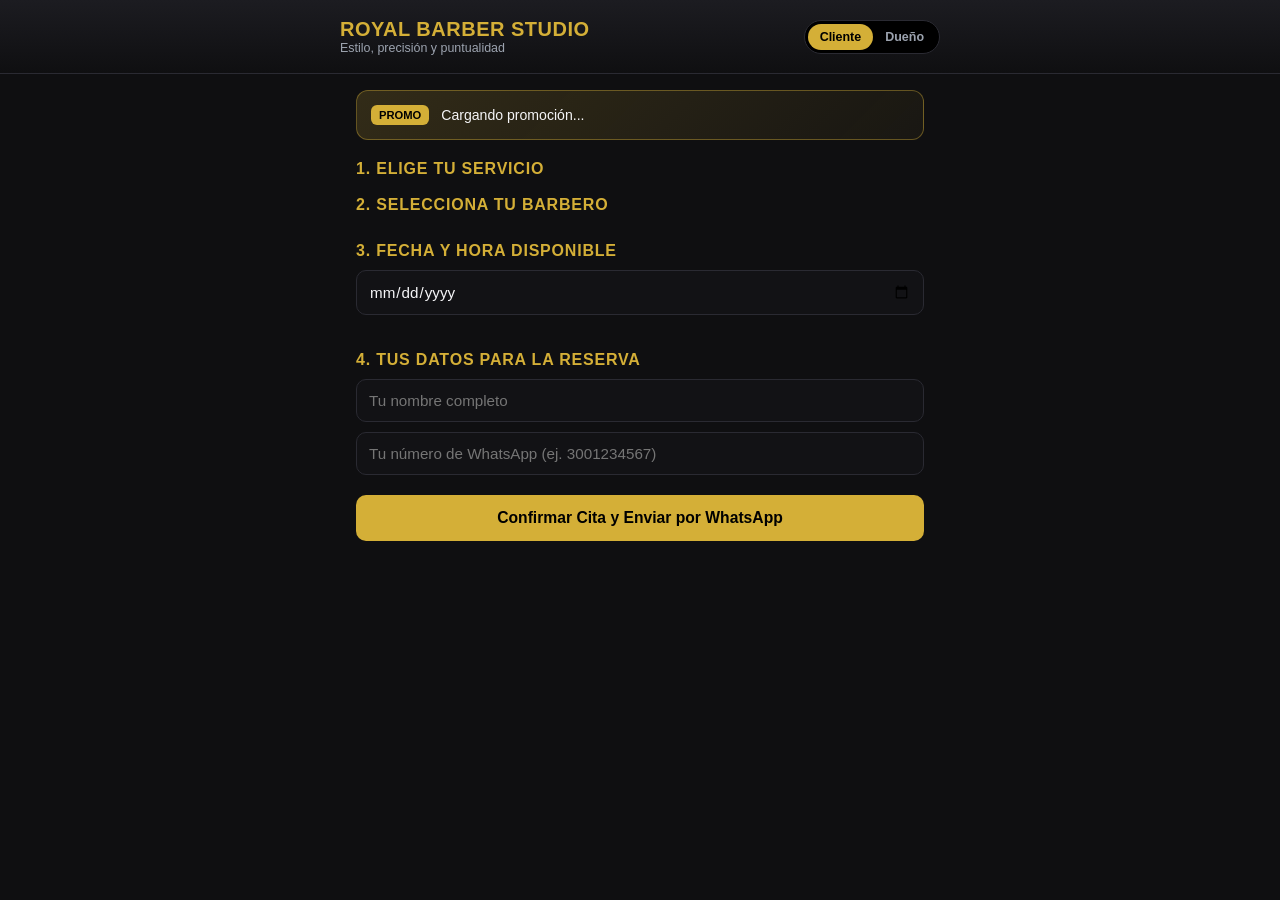
==== index.html @ af41f0dd "Add files via upload" ====
<!DOCTYPE html>
<html lang="es">
<head>
  <meta charset="UTF-8" />
  <meta name="viewport" content="width=device-width, initial-scale=1.0, maximum-scale=1.0, user-scalable=no" />
  <meta name="theme-color" content="#111111" />
  <title>BarberPro | Reservas & Gestión</title>
  <style>
    :root {
      --bg: #0f0f11;
      --card: #18181c;
      --card-hover: #222228;
      --gold: #d4af37;
      --gold-dark: #b59224;
      --text: #f5f5f7;
      --muted: #9ca3af;
      --danger: #ef4444;
      --success: #10b981;
      --border: #2a2a32;
    }
    * { box-sizing: border-box; margin: 0; padding: 0; font-family: -apple-system, BlinkMacSystemFont, "Segoe UI", Roboto, sans-serif; }
    body { background: var(--bg); color: var(--text); padding-bottom: 80px; }
    
    /* Header & Mode Switcher */
    header {
      background: linear-gradient(180deg, #1c1c21 0%, #0f0f11 100%);
      padding: 18px 16px;
      border-bottom: 1px solid var(--border);
      position: sticky; top: 0; z-index: 50;
    }
    .header-top { display: flex; justify-content: space-between; align-items: center; max-width: 600px; margin: 0 auto; }
    .brand h1 { font-size: 1.25rem; color: var(--gold); letter-spacing: 0.5px; }
    .brand p { font-size: 0.78rem; color: var(--muted); }
    
    .role-switch {
      display: flex; background: #000; border: 1px solid var(--border); border-radius: 20px; padding: 3px;
    }
    .role-btn {
      background: transparent; border: none; color: var(--muted); padding: 6px 12px;
      font-size: 0.78rem; font-weight: 600; border-radius: 16px; cursor: pointer; transition: 0.2s;
    }
    .role-btn.active { background: var(--gold); color: #000; }

    .container { max-width: 600px; margin: 0 auto; padding: 16px; }
    
    /* Promo Banner */
    .promo-banner {
      background: linear-gradient(135deg, rgba(212,175,55,0.18), rgba(212,175,55,0.05));
      border: 1px solid rgba(212,175,55,0.4);
      border-radius: 12px; padding: 14px; margin-bottom: 20px;
      display: flex; align-items: center; gap: 12px;
    }
    .promo-badge { background: var(--gold); color: #000; font-weight: 800; font-size: 0.7rem; padding: 4px 8px; border-radius: 6px; text-transform: uppercase; }
    .promo-text { font-size: 0.88rem; line-height: 1.3; }

    /* Sections & Cards */
    h2 { font-size: 1rem; margin: 18px 0 10px; color: var(--gold); text-transform: uppercase; letter-spacing: 0.8px; }
    .card {
      background: var(--card); border: 1px solid var(--border); border-radius: 12px;
      padding: 14px; margin-bottom: 10px; transition: 0.2s;
    }
    .service-item { display: flex; justify-content: space-between; align-items: center; cursor: pointer; }
    .service-item.selected { border-color: var(--gold); background: rgba(212,175,55,0.08); }
    .service-info h3 { font-size: 0.98rem; margin-bottom: 3px; }
    .service-info span { font-size: 0.8rem; color: var(--muted); }
    .service-price { font-weight: 700; color: var(--gold); font-size: 1rem; }

    /* Barbers Grid */
    .barbers-grid { display: grid; grid-template-columns: repeat(auto-fill, minmax(110px, 1fr)); gap: 10px; }
    .barber-card {
      background: var(--card); border: 1px solid var(--border); border-radius: 12px;
      padding: 12px 8px; text-align: center; cursor: pointer;
    }
    .barber-card.selected { border-color: var(--gold); background: rgba(212,175,55,0.1); }
    .avatar {
      width: 44px; height: 44px; border-radius: 50%; background: #2c2c35; color: var(--gold);
      display: flex; align-items: center; justify-content: center; font-weight: bold; margin: 0 auto 8px; font-size: 1.1rem;
    }
    .barber-card p { font-size: 0.85rem; font-weight: 600; }
    .barber-card small { font-size: 0.72rem; color: var(--muted); }

    /* Inputs & Time Slots */
    input, select {
      width: 100%; background: #121215; border: 1px solid var(--border); color: var(--text);
      padding: 12px; border-radius: 10px; font-size: 0.95rem; margin-bottom: 10px; outline: none;
    }
    input:focus { border-color: var(--gold); }
    
    .slots-grid { display: grid; grid-template-columns: repeat(4, 1fr); gap: 8px; margin-top: 8px; }
    .slot {
      background: var(--card); border: 1px solid var(--border); color: var(--text);
      padding: 10px 4px; border-radius: 8px; text-align: center; font-size: 0.85rem; cursor: pointer;
    }
    .slot.selected { background: var(--gold); color: #000; font-weight: 700; border-color: var(--gold); }
    .slot.booked {
      background: #141417; color: #4b5563; border-color: #1f1f24;
      text-decoration: line-through; cursor: not-allowed;
    }

    /* Buttons */
    .btn {
      width: 100%; background: var(--gold); color: #000; border: none; padding: 14px;
      border-radius: 10px; font-weight: 700; font-size: 0.98rem; cursor: pointer; margin-top: 10px;
    }
    .btn:active { transform: scale(0.99); }
    .btn-outline { background: transparent; border: 1px solid var(--gold); color: var(--gold); }
    .btn-danger { background: rgba(239,68,68,0.15); color: var(--danger); border: 1px solid var(--danger); padding: 6px 10px; font-size: 0.78rem; width: auto; margin-top: 0; }
    .btn-success { background: rgba(16,185,129,0.15); color: var(--success); border: 1px solid var(--success); padding: 6px 10px; font-size: 0.78rem; width: auto; margin-top: 0; }

    /* Admin Specific */
    .stats-row { display: grid; grid-template-columns: repeat(3, 1fr); gap: 8px; margin-bottom: 16px; }
    .stat-box { background: var(--card); border: 1px solid var(--border); padding: 12px; border-radius: 10px; text-align: center; }
    .stat-box strong { display: block; font-size: 1.2rem; color: var(--gold); }
    .stat-box span { font-size: 0.72rem; color: var(--muted); }
    
    .appt-card { border-left: 4px solid var(--gold); }
    .appt-card.cancelada { border-left-color: var(--danger); opacity: 0.6; }
    .appt-card.completada { border-left-color: var(--success); }
    .appt-header { display: flex; justify-content: space-between; margin-bottom: 6px; font-size: 0.9rem; }
    .appt-actions { display: flex; gap: 8px; margin-top: 10px; flex-wrap: wrap; }

    .hidden { display: none !important; }
    .tabs { display: flex; gap: 8px; margin-bottom: 14px; border-bottom: 1px solid var(--border); padding-bottom: 10px; }
    .tab-btn { background: var(--card); border: 1px solid var(--border); color: var(--muted); padding: 8px 12px; border-radius: 8px; font-size: 0.82rem; cursor: pointer; }
    .tab-btn.active { border-color: var(--gold); color: var(--gold); }
  </style>
</head>
<body>

<header>
  <div class="header-top">
    <div class="brand">
      <h1 id="shopTitle">ROYAL BARBER STUDIO</h1>
      <p id="shopSubtitle">Estilo, precisión y puntualidad</p>
    </div>
    <div class="role-switch">
      <button class="role-btn active" id="btnViewClient" onclick="switchRole('client')">Cliente</button>
      <button class="role-btn" id="btnViewAdmin" onclick="switchRole('admin')">Dueño</button>
    </div>
  </div>
</header>

<!-- ==================== VISTA CLIENTE ==================== -->
<main id="clientView" class="container">
  <div class="promo-banner" id="promoBox">
    <span class="promo-badge">PROMO</span>
    <div class="promo-text" id="promoDisplay">Cargando promoción...</div>
  </div>

  <h2>1. Elige tu Servicio</h2>
  <div id="clientServicesList"></div>

  <h2>2. Selecciona tu Barbero</h2>
  <div class="barbers-grid" id="clientBarbersList"></div>

  <h2>3. Fecha y Hora Disponible</h2>
  <input type="date" id="bookingDate" onchange="renderTimeSlots()" />
  <div class="slots-grid" id="timeSlotsGrid"></div>

  <h2>4. Tus Datos para la Reserva</h2>
  <input type="text" id="clientName" placeholder="Tu nombre completo" />
  <input type="tel" id="clientPhone" placeholder="Tu número de WhatsApp (ej. 3001234567)" />

  <button class="btn" onclick="confirmBooking()">Confirmar Cita y Enviar por WhatsApp</button>
</main>

<!-- ==================== VISTA ADMINISTRADOR (DUEÑO) ==================== -->
<main id="adminView" class="container hidden">
  <div class="stats-row">
    <div class="stat-box"><strong id="statToday">0</strong><span>Citas Hoy</span></div>
    <div class="stat-box"><strong id="statActive">0</strong><span>Activas</span></div>
    <div class="stat-box"><strong id="statRevenue">$0</strong><span>Estimado</span></div>
  </div>

  <div class="tabs">
    <button class="tab-btn active" onclick="switchAdminTab('agenda', this)">Agenda</button>
    <button class="tab-btn" onclick="switchAdminTab('services', this)">Servicios</button>
    <button class="tab-btn" onclick="switchAdminTab('barbers', this)">Barberos</button>
    <button class="tab-btn" onclick="switchAdminTab('config', this)">Negocio</button>
  </div>

  <!-- TAB 1: AGENDA -->
  <section id="tab-agenda">
    <div style="display:flex; gap:8px; margin-bottom:12px;">
      <input type="date" id="adminFilterDate" onchange="renderAdminAgenda()" style="margin-bottom:0;" />
      <button class="btn btn-outline" style="width:auto; margin-top:0; padding:0 14px;" onclick="document.getElementById('adminFilterDate').value=''; renderAdminAgenda();">Todas</button>
    </div>
    <div id="adminAppointmentsList"></div>
  </section>

  <!-- TAB 2: SERVICIOS -->
  <section id="tab-services" class="hidden">
    <div class="card">
      <h3 style="font-size:0.9rem; margin-bottom:8px; color:var(--gold);">Agregar Nuevo Servicio</h3>
      <input type="text" id="newSrvName" placeholder="Nombre (ej. Corte + Barba)" />
      <div style="display:flex; gap:8px;">
        <input type="number" id="newSrvPrice" placeholder="Precio (ej. 25000)" />
        <input type="number" id="newSrvDuration" placeholder="Minutos (ej. 45)" />
      </div>
      <button class="btn" onclick="addService()">+ Guardar Servicio</button>
    </div>
    <div id="adminServicesList"></div>
  </section>

  <!-- TAB 3: BARBEROS -->
  <section id="tab-barbers" class="hidden">
    <div class="card">
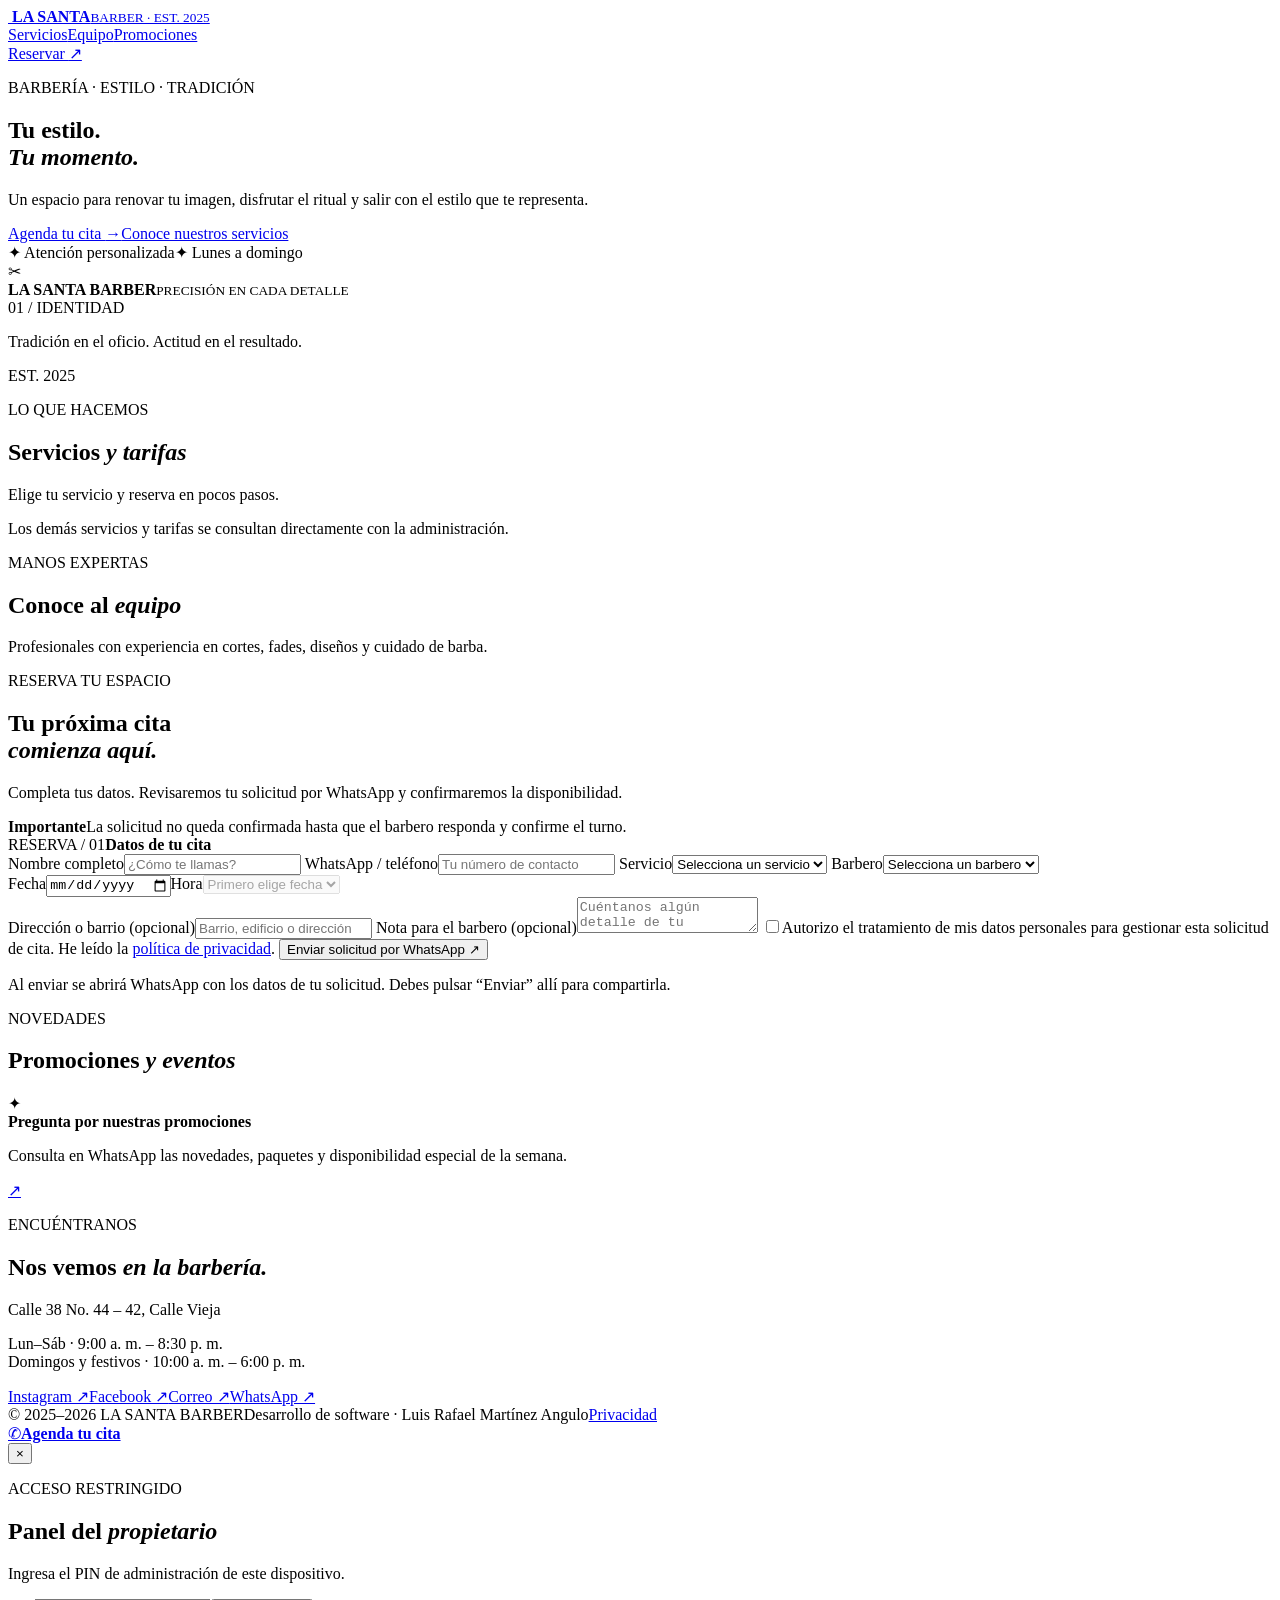
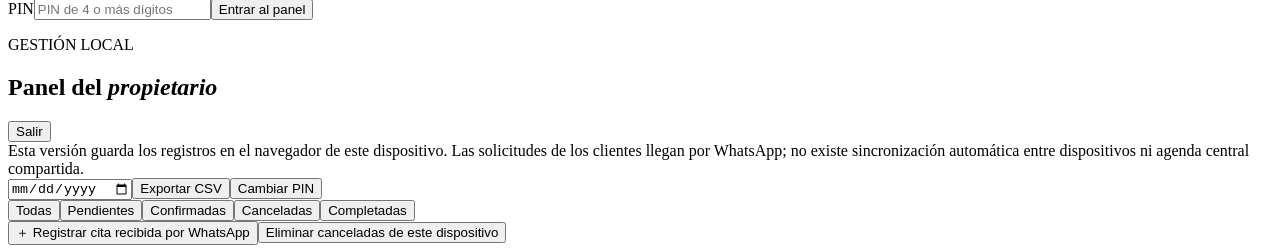
==== commit 47517080: "Version 6" ====
--- a/index.html
+++ b/index.html
@@ -1,207 +1,102 @@
-<!DOCTYPE html>
-<html lang="es">
-<head>
-  <meta charset="UTF-8" />
-  <meta name="viewport" content="width=device-width, initial-scale=1.0, maximum-scale=1.0, user-scalable=no" />
-  <meta name="theme-color" content="#111111" />
-  <title>BarberPro | Reservas & Gestión</title>
-  <style>
-    :root {
-      --bg: #0f0f11;
-      --card: #18181c;
-      --card-hover: #222228;
-      --gold: #d4af37;
-      --gold-dark: #b59224;
-      --text: #f5f5f7;
-      --muted: #9ca3af;
-      --danger: #ef4444;
-      --success: #10b981;
-      --border: #2a2a32;
-    }
-    * { box-sizing: border-box; margin: 0; padding: 0; font-family: -apple-system, BlinkMacSystemFont, "Segoe UI", Roboto, sans-serif; }
-    body { background: var(--bg); color: var(--text); padding-bottom: 80px; }
-    
-    /* Header & Mode Switcher */
-    header {
-      background: linear-gradient(180deg, #1c1c21 0%, #0f0f11 100%);
-      padding: 18px 16px;
-      border-bottom: 1px solid var(--border);
-      position: sticky; top: 0; z-index: 50;
-    }
-    .header-top { display: flex; justify-content: space-between; align-items: center; max-width: 600px; margin: 0 auto; }
-    .brand h1 { font-size: 1.25rem; color: var(--gold); letter-spacing: 0.5px; }
-    .brand p { font-size: 0.78rem; color: var(--muted); }
-    
-    .role-switch {
-      display: flex; background: #000; border: 1px solid var(--border); border-radius: 20px; padding: 3px;
-    }
-    .role-btn {
-      background: transparent; border: none; color: var(--muted); padding: 6px 12px;
-      font-size: 0.78rem; font-weight: 600; border-radius: 16px; cursor: pointer; transition: 0.2s;
-    }
-    .role-btn.active { background: var(--gold); color: #000; }
-
-    .container { max-width: 600px; margin: 0 auto; padding: 16px; }
-    
-    /* Promo Banner */
-    .promo-banner {
-      background: linear-gradient(135deg, rgba(212,175,55,0.18), rgba(212,175,55,0.05));
-      border: 1px solid rgba(212,175,55,0.4);
-      border-radius: 12px; padding: 14px; margin-bottom: 20px;
-      display: flex; align-items: center; gap: 12px;
-    }
-    .promo-badge { background: var(--gold); color: #000; font-weight: 800; font-size: 0.7rem; padding: 4px 8px; border-radius: 6px; text-transform: uppercase; }
-    .promo-text { font-size: 0.88rem; line-height: 1.3; }
-
-    /* Sections & Cards */
-    h2 { font-size: 1rem; margin: 18px 0 10px; color: var(--gold); text-transform: uppercase; letter-spacing: 0.8px; }
-    .card {
-      background: var(--card); border: 1px solid var(--border); border-radius: 12px;
-      padding: 14px; margin-bottom: 10px; transition: 0.2s;
-    }
-    .service-item { display: flex; justify-content: space-between; align-items: center; cursor: pointer; }
-    .service-item.selected { border-color: var(--gold); background: rgba(212,175,55,0.08); }
-    .service-info h3 { font-size: 0.98rem; margin-bottom: 3px; }
-    .service-info span { font-size: 0.8rem; color: var(--muted); }
-    .service-price { font-weight: 700; color: var(--gold); font-size: 1rem; }
-
-    /* Barbers Grid */
-    .barbers-grid { display: grid; grid-template-columns: repeat(auto-fill, minmax(110px, 1fr)); gap: 10px; }
-    .barber-card {
-      background: var(--card); border: 1px solid var(--border); border-radius: 12px;
-      padding: 12px 8px; text-align: center; cursor: pointer;
-    }
-    .barber-card.selected { border-color: var(--gold); background: rgba(212,175,55,0.1); }
-    .avatar {
-      width: 44px; height: 44px; border-radius: 50%; background: #2c2c35; color: var(--gold);
-      display: flex; align-items: center; justify-content: center; font-weight: bold; margin: 0 auto 8px; font-size: 1.1rem;
-    }
-    .barber-card p { font-size: 0.85rem; font-weight: 600; }
-    .barber-card small { font-size: 0.72rem; color: var(--muted); }
-
-    /* Inputs & Time Slots */
-    input, select {
-      width: 100%; background: #121215; border: 1px solid var(--border); color: var(--text);
-      padding: 12px; border-radius: 10px; font-size: 0.95rem; margin-bottom: 10px; outline: none;
-    }
-    input:focus { border-color: var(--gold); }
-    
-    .slots-grid { display: grid; grid-template-columns: repeat(4, 1fr); gap: 8px; margin-top: 8px; }
-    .slot {
-      background: var(--card); border: 1px solid var(--border); color: var(--text);
-      padding: 10px 4px; border-radius: 8px; text-align: center; font-size: 0.85rem; cursor: pointer;
-    }
-    .slot.selected { background: var(--gold); color: #000; font-weight: 700; border-color: var(--gold); }
-    .slot.booked {
-      background: #141417; color: #4b5563; border-color: #1f1f24;
-      text-decoration: line-through; cursor: not-allowed;
-    }
-
-    /* Buttons */
-    .btn {
-      width: 100%; background: var(--gold); color: #000; border: none; padding: 14px;
-      border-radius: 10px; font-weight: 700; font-size: 0.98rem; cursor: pointer; margin-top: 10px;
-    }
-    .btn:active { transform: scale(0.99); }
-    .btn-outline { background: transparent; border: 1px solid var(--gold); color: var(--gold); }
-    .btn-danger { background: rgba(239,68,68,0.15); color: var(--danger); border: 1px solid var(--danger); padding: 6px 10px; font-size: 0.78rem; width: auto; margin-top: 0; }
-    .btn-success { background: rgba(16,185,129,0.15); color: var(--success); border: 1px solid var(--success); padding: 6px 10px; font-size: 0.78rem; width: auto; margin-top: 0; }
-
-    /* Admin Specific */
-    .stats-row { display: grid; grid-template-columns: repeat(3, 1fr); gap: 8px; margin-bottom: 16px; }
-    .stat-box { background: var(--card); border: 1px solid var(--border); padding: 12px; border-radius: 10px; text-align: center; }
-    .stat-box strong { display: block; font-size: 1.2rem; color: var(--gold); }
-    .stat-box span { font-size: 0.72rem; color: var(--muted); }
-    
-    .appt-card { border-left: 4px solid var(--gold); }
-    .appt-card.cancelada { border-left-color: var(--danger); opacity: 0.6; }
-    .appt-card.completada { border-left-color: var(--success); }
-    .appt-header { display: flex; justify-content: space-between; margin-bottom: 6px; font-size: 0.9rem; }
-    .appt-actions { display: flex; gap: 8px; margin-top: 10px; flex-wrap: wrap; }
-
-    .hidden { display: none !important; }
-    .tabs { display: flex; gap: 8px; margin-bottom: 14px; border-bottom: 1px solid var(--border); padding-bottom: 10px; }
-    .tab-btn { background: var(--card); border: 1px solid var(--border); color: var(--muted); padding: 8px 12px; border-radius: 8px; font-size: 0.82rem; cursor: pointer; }
-    .tab-btn.active { border-color: var(--gold); color: var(--gold); }
-  </style>
-</head>
-<body>
-
-<header>
-  <div class="header-top">
-    <div class="brand">
-      <h1 id="shopTitle">ROYAL BARBER STUDIO</h1>
-      <p id="shopSubtitle">Estilo, precisión y puntualidad</p>
-    </div>
-    <div class="role-switch">
-      <button class="role-btn active" id="btnViewClient" onclick="switchRole('client')">Cliente</button>
-      <button class="role-btn" id="btnViewAdmin" onclick="switchRole('admin')">Dueño</button>
-    </div>
-  </div>
-</header>
-
-<!-- ==================== VISTA CLIENTE ==================== -->
-<main id="clientView" class="container">
-  <div class="promo-banner" id="promoBox">
-    <span class="promo-badge">PROMO</span>
-    <div class="promo-text" id="promoDisplay">Cargando promoción...</div>
-  </div>
-
-  <h2>1. Elige tu Servicio</h2>
-  <div id="clientServicesList"></div>
-
-  <h2>2. Selecciona tu Barbero</h2>
-  <div class="barbers-grid" id="clientBarbersList"></div>
-
-  <h2>3. Fecha y Hora Disponible</h2>
-  <input type="date" id="bookingDate" onchange="renderTimeSlots()" />
-  <div class="slots-grid" id="timeSlotsGrid"></div>
-
-  <h2>4. Tus Datos para la Reserva</h2>
-  <input type="text" id="clientName" placeholder="Tu nombre completo" />
-  <input type="tel" id="clientPhone" placeholder="Tu número de WhatsApp (ej. 3001234567)" />
-
-  <button class="btn" onclick="confirmBooking()">Confirmar Cita y Enviar por WhatsApp</button>
-</main>
-
-<!-- ==================== VISTA ADMINISTRADOR (DUEÑO) ==================== -->
-<main id="adminView" class="container hidden">
-  <div class="stats-row">
-    <div class="stat-box"><strong id="statToday">0</strong><span>Citas Hoy</span></div>
-    <div class="stat-box"><strong id="statActive">0</strong><span>Activas</span></div>
-    <div class="stat-box"><strong id="statRevenue">$0</strong><span>Estimado</span></div>
-  </div>
-
-  <div class="tabs">
-    <button class="tab-btn active" onclick="switchAdminTab('agenda', this)">Agenda</button>
-    <button class="tab-btn" onclick="switchAdminTab('services', this)">Servicios</button>
-    <button class="tab-btn" onclick="switchAdminTab('barbers', this)">Barberos</button>
-    <button class="tab-btn" onclick="switchAdminTab('config', this)">Negocio</button>
-  </div>
-
-  <!-- TAB 1: AGENDA -->
-  <section id="tab-agenda">
-    <div style="display:flex; gap:8px; margin-bottom:12px;">
-      <input type="date" id="adminFilterDate" onchange="renderAdminAgenda()" style="margin-bottom:0;" />
-      <button class="btn btn-outline" style="width:auto; margin-top:0; padding:0 14px;" onclick="document.getElementById('adminFilterDate').value=''; renderAdminAgenda();">Todas</button>
-    </div>
-    <div id="adminAppointmentsList"></div>
-  </section>
-
-  <!-- TAB 2: SERVICIOS -->
-  <section id="tab-services" class="hidden">
-    <div class="card">
-      <h3 style="font-size:0.9rem; margin-bottom:8px; color:var(--gold);">Agregar Nuevo Servicio</h3>
-      <input type="text" id="newSrvName" placeholder="Nombre (ej. Corte + Barba)" />
-      <div style="display:flex; gap:8px;">
-        <input type="number" id="newSrvPrice" placeholder="Precio (ej. 25000)" />
-        <input type="number" id="newSrvDuration" placeholder="Minutos (ej. 45)" />
-      </div>
-      <button class="btn" onclick="addService()">+ Guardar Servicio</button>
-    </div>
-    <div id="adminServicesList"></div>
-  </section>
-
-  <!-- TAB 3: BARBEROS -->
-  <section id="tab-barbers" class="hidden">
-    <div class="card">
+<!doctype html>
+<html lang="es">
+<head>
+<meta charset="utf-8">
+<meta name="viewport" content="width=device-width, initial-scale=1, viewport-fit=cover">
+<meta name="theme-color" content="#11100e">
+<meta name="description" content="La Santa Barber — estilo, precisión y reservas por WhatsApp.">
+<title>La Santa Barber | Agenda tu cita</title>
+<link rel="manifest" href="./manifest.webmanifest">
+<link rel="icon" href="./assets/icon.svg" type="image/svg+xml">
+<link rel="apple-touch-icon" href="./assets/icon.svg">
+<link rel="stylesheet" href="./styles.css">
+</head>
+<body>
+<header class="topbar">
+  <a class="brand" href="#inicio" aria-label="La Santa Barber, inicio">
+    <img src="./assets/icon.svg" alt="" class="brand-mark">
+    <span><b>LA SANTA</b><small>BARBER · EST. 2025</small></span>
+  </a>
+  <nav><a href="#servicios">Servicios</a><a href="#equipo">Equipo</a><a href="#promos">Promociones</a></nav>
+  <a class="top-cta" href="#reservar">Reservar <span>↗</span></a>
+</header>
+
+<main id="inicio">
+<section class="hero">
+  <div class="hero-copy">
+    <p class="eyebrow">BARBERÍA · ESTILO · TRADICIÓN</p>
+    <h1>Tu estilo.<br><em>Tu momento.</em></h1>
+    <p class="lead">Un espacio para renovar tu imagen, disfrutar el ritual y salir con el estilo que te representa.</p>
+    <div class="hero-actions"><a class="btn gold" href="#reservar">Agenda tu cita <span>→</span></a><a class="text-link" href="#servicios">Conoce nuestros servicios</a></div>
+    <div class="hero-meta"><span>✦ Atención personalizada</span><span>✦ Lunes a domingo</span></div>
+  </div>
+  <div class="hero-art" role="img" aria-label="Silla clásica de barbería en un ambiente elegante">
+    <div class="art-ring"></div><div class="art-chair">✂</div>
+    <div class="art-caption"><b>LA SANTA BARBER</b><small>PRECISIÓN EN CADA DETALLE</small></div>
+  </div>
+</section>
+
+<section class="intro-strip"><span>01 / IDENTIDAD</span><p>Tradición en el oficio. Actitud en el resultado.</p><span>EST. 2025</span></section>
+
+<section class="section" id="servicios">
+  <div class="section-head"><div><p class="eyebrow">LO QUE HACEMOS</p><h2>Servicios <em>y tarifas</em></h2></div><p>Elige tu servicio y reserva en pocos pasos.</p></div>
+  <div id="servicesGrid" class="services-grid"></div>
+  <p class="fineprint">Los demás servicios y tarifas se consultan directamente con la administración.</p>
+</section>
+
+<section class="team-section" id="equipo">
+  <div class="section-head"><div><p class="eyebrow">MANOS EXPERTAS</p><h2>Conoce al <em>equipo</em></h2></div><p>Profesionales con experiencia en cortes, fades, diseños y cuidado de barba.</p></div>
+  <div id="barbersGrid" class="barbers-grid"></div>
+</section>
+
+<section class="booking-section" id="reservar">
+  <div class="booking-intro"><p class="eyebrow">RESERVA TU ESPACIO</p><h2>Tu próxima cita<br><em>comienza aquí.</em></h2><p>Completa tus datos. Revisaremos tu solicitud por WhatsApp y confirmaremos la disponibilidad.</p>
+    <div class="booking-note"><b>Importante</b><span>La solicitud no queda confirmada hasta que el barbero responda y confirme el turno.</span></div>
+  </div>
+  <form id="bookingForm" class="booking-form">
+    <div class="form-title"><span>RESERVA / 01</span><b>Datos de tu cita</b></div>
+    <label>Nombre completo<input id="clientName" name="name" autocomplete="name" required maxlength="90" placeholder="¿Cómo te llamas?"></label>
+    <label>WhatsApp / teléfono<input id="clientPhone" name="phone" type="tel" autocomplete="tel" required inputmode="tel" pattern="[0-9+() -]{7,20}" placeholder="Tu número de contacto"></label>
+    <label>Servicio<select id="serviceSelect" required><option value="">Selecciona un servicio</option></select></label>
+    <label>Barbero<select id="barberSelect" required><option value="">Selecciona un barbero</option><option value="Cualquiera">Cualquiera disponible</option></select></label>
+    <div class="form-row"><label>Fecha<input id="bookingDate" type="date" required></label><label>Hora<select id="bookingTime" required disabled><option value="">Primero elige fecha</option></select></label></div>
+    <label>Dirección o barrio <span class="optional">(opcional)</span><input id="clientAddress" maxlength="140" placeholder="Barrio, edificio o dirección"></label>
+    <label>Nota para el barbero <span class="optional">(opcional)</span><textarea id="clientNote" rows="2" maxlength="300" placeholder="Cuéntanos algún detalle de tu estilo..."></textarea></label>
+    <label class="consent"><input id="privacyConsent" type="checkbox" required><span>Autorizo el tratamiento de mis datos personales para gestionar esta solicitud de cita. He leído la <a href="./privacidad.html" target="_blank" rel="noopener">política de privacidad</a>.</span></label>
+    <button class="btn gold submit" type="submit">Enviar solicitud por WhatsApp <span>↗</span></button>
+    <p class="micro">Al enviar se abrirá WhatsApp con los datos de tu solicitud. Debes pulsar “Enviar” allí para compartirla.</p>
+    <div id="bookingFeedback" class="feedback" role="status" aria-live="polite"></div>
+  </form>
+</section>
+
+<section class="promo-section" id="promos"><p class="eyebrow">NOVEDADES</p><h2>Promociones <em>y eventos</em></h2><div class="promo-card"><span class="promo-star">✦</span><div><b>Pregunta por nuestras promociones</b><p>Consulta en WhatsApp las novedades, paquetes y disponibilidad especial de la semana.</p></div><a id="promoWhatsapp" class="round-arrow" href="#" target="_blank" rel="noopener" aria-label="Consultar promociones">↗</a></div></section>
+
+<section class="contact-section"><div><p class="eyebrow">ENCUÉNTRANOS</p><h2>Nos vemos <em>en la barbería.</em></h2><p>Calle 38 No. 44 – 42, Calle Vieja</p><p class="hours">Lun–Sáb · 9:00 a. m. – 8:30 p. m.<br>Domingos y festivos · 10:00 a. m. – 6:00 p. m.</p></div>
+<div class="socials"><a id="instagramLink" href="https://www.instagram.com/la_santa.barber_/" target="_blank" rel="noopener">Instagram ↗</a><a id="facebookLink" href="#" target="_blank" rel="noopener">Facebook ↗</a><a href="mailto:neiker_2532@icloud.com">Correo ↗</a><a id="mainWhatsapp" href="#" target="_blank" rel="noopener">WhatsApp ↗</a></div></section>
+</main>
+
+<footer><span>© 2025–2026 LA SANTA BARBER</span><span>Desarrollo de software · Luis Rafael Martínez Angulo</span><a href="./privacidad.html">Privacidad</a></footer>
+
+<a class="floating-wa" id="floatingWhatsapp" href="#" target="_blank" rel="noopener" aria-label="Contactar por WhatsApp"><span>✆</span><b>Agenda tu cita</b></a>
+
+<!-- El panel no aparece en la navegación pública. Entrar mediante #admin y PIN local de demostración.
+     Para uso multiusuario/producción, reemplazar por autenticación en backend. -->
+<section id="adminGate" class="admin-gate hidden">
+ <div class="admin-box"><button class="close-admin" id="closeAdmin" aria-label="Cerrar">×</button><p class="eyebrow">ACCESO RESTRINGIDO</p><h2>Panel del <em>propietario</em></h2><p>Ingresa el PIN de administración de este dispositivo.</p>
+ <form id="pinForm"><label>PIN<input id="adminPin" type="password" inputmode="numeric" autocomplete="current-password" required placeholder="PIN de 4 o más dígitos"></label><button class="btn gold" type="submit">Entrar al panel</button><p id="pinError" class="error"></p></form></div>
+</section>
+
+<section id="adminPanel" class="admin-panel hidden">
+ <div class="admin-head"><div><p class="eyebrow">GESTIÓN LOCAL</p><h2>Panel del <em>propietario</em></h2></div><button id="adminLogout" class="btn dark">Salir</button></div>
+ <div class="admin-warning">Esta versión guarda los registros en el navegador de este dispositivo. Las solicitudes de los clientes llegan por WhatsApp; no existe sincronización automática entre dispositivos ni agenda central compartida.</div>
+ <div class="admin-toolbar"><input type="date" id="adminDate"><button id="exportCsv" class="btn outline">Exportar CSV</button><button id="changePin" class="btn outline">Cambiar PIN</button></div>
+ <div id="adminStats" class="admin-stats"></div>
+ <div class="admin-filters"><button data-filter="all" class="active">Todas</button><button data-filter="pendiente">Pendientes</button><button data-filter="confirmada">Confirmadas</button><button data-filter="cancelada">Canceladas</button><button data-filter="completada">Completadas</button></div>
+ <div id="adminBookings" class="admin-bookings"></div>
+ <div class="admin-bottom"><button id="addManual" class="btn gold">＋ Registrar cita recibida por WhatsApp</button><button id="clearCancelled" class="btn outline">Eliminar canceladas de este dispositivo</button></div>
+</section>
+
+<dialog id="manualDialog"><form method="dialog" id="manualForm" class="dialog-card"><button class="close-dialog" value="cancel" aria-label="Cerrar">×</button><p class="eyebrow">AGENDA DEL NEGOCIO</p><h3>Registrar una cita</h3><label>Cliente<input id="mName" required></label><label>Teléfono<input id="mPhone" required></label><label>Servicio<select id="mService"></select></label><label>Barbero<select id="mBarber"></select></label><div class="form-row"><label>Fecha<input id="mDate" type="date" required></label><label>Hora<input id="mTime" type="time" required></label></div><button id="saveManual" class="btn gold" value="default">Guardar cita local</button></form></dialog>
+
+<script src="./app.js" defer></script>
+</body></html>
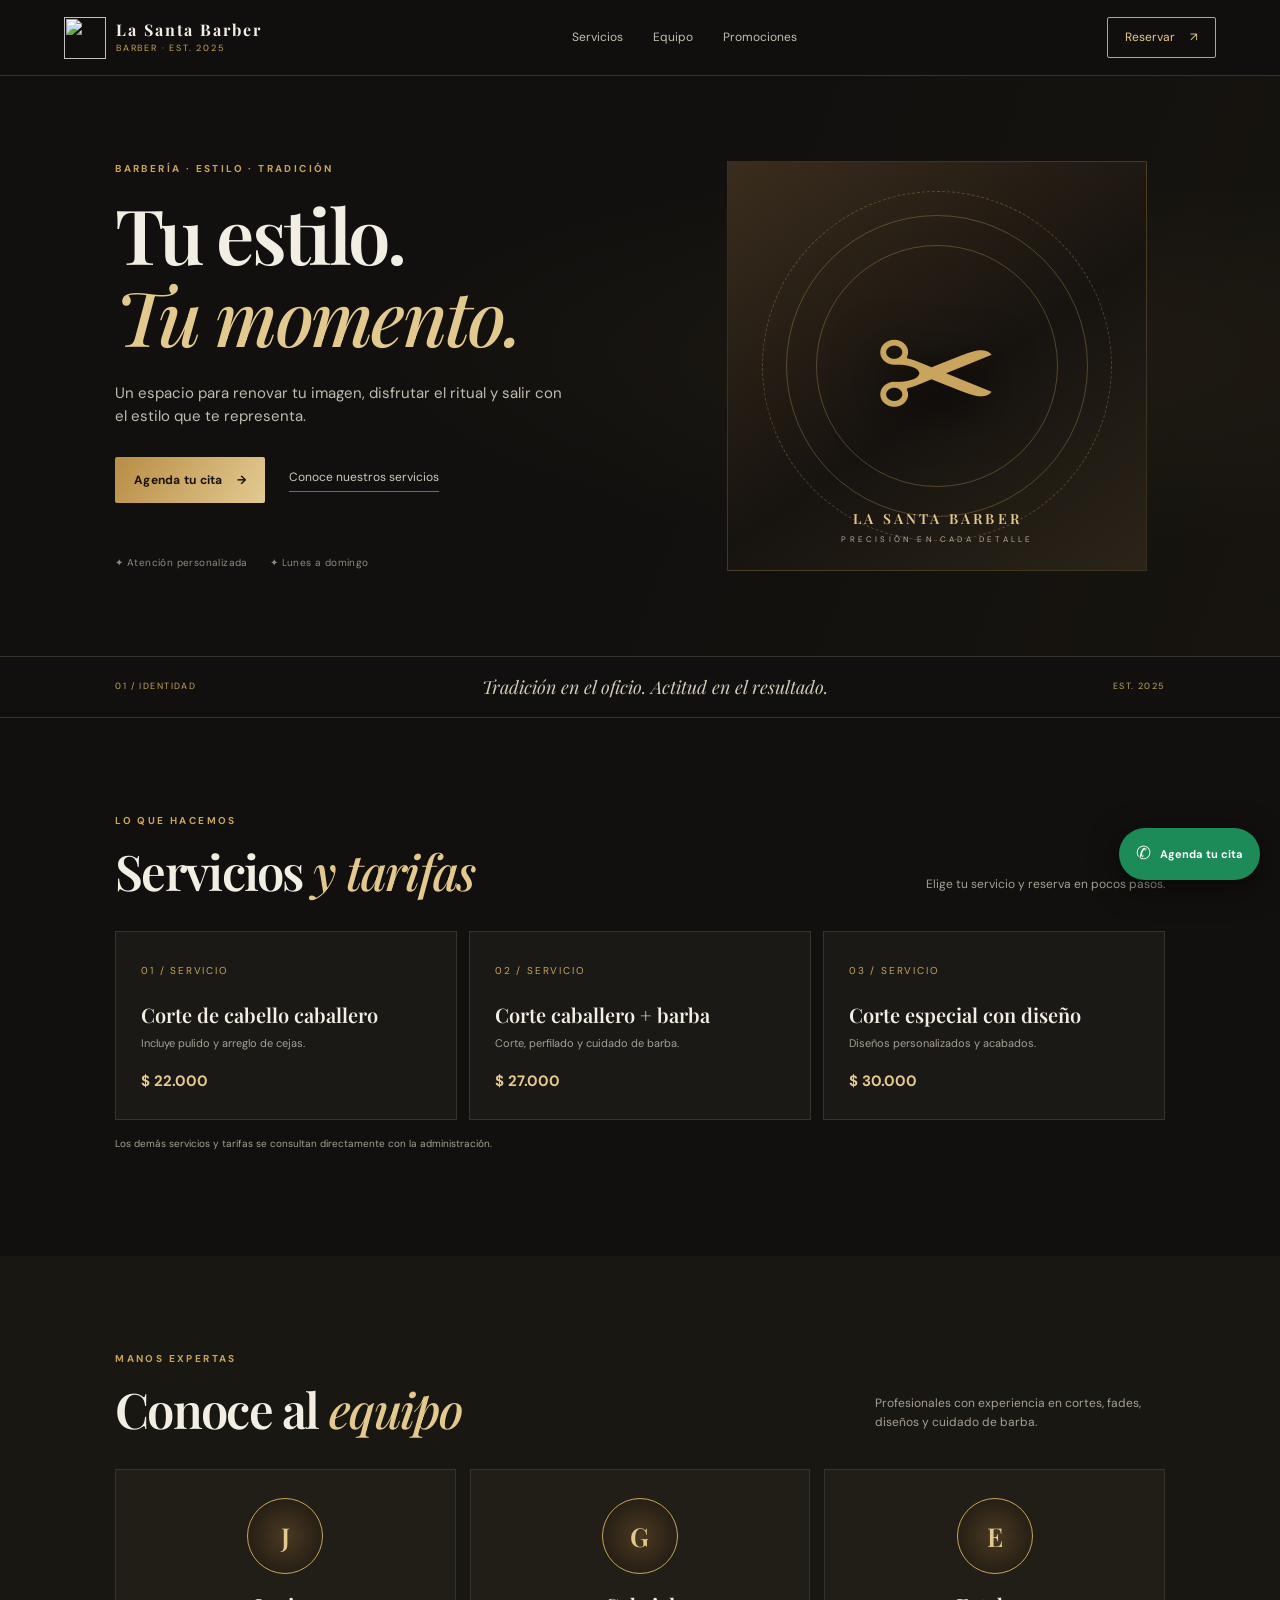
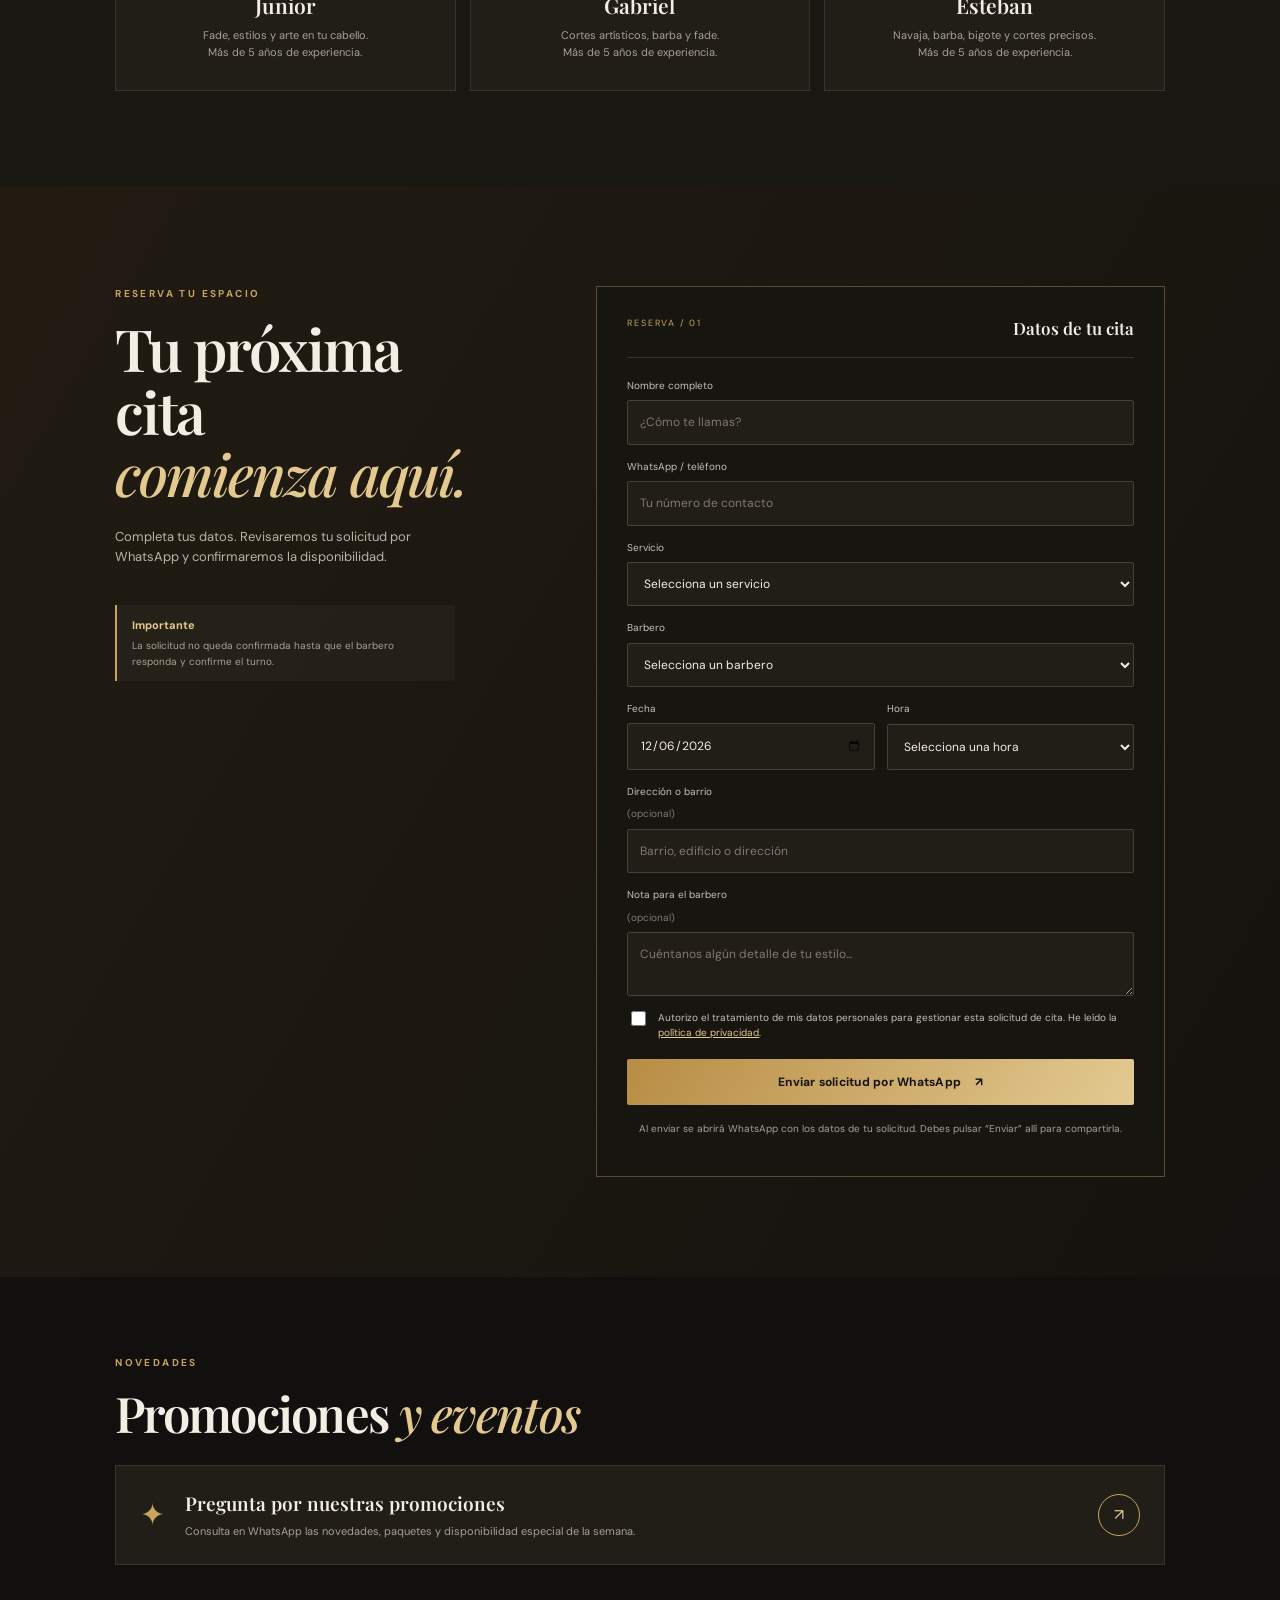
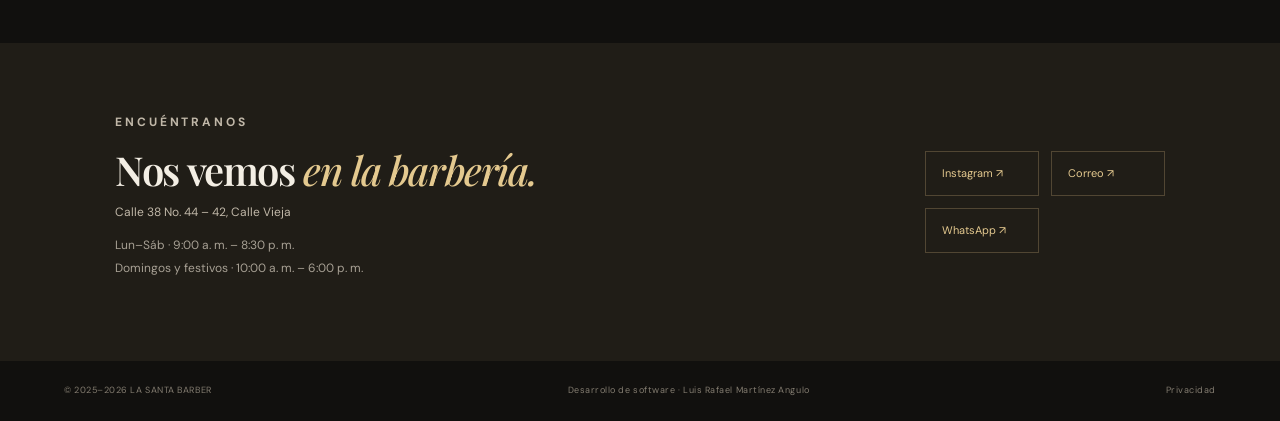
==== commit ca290a53: "Actualización" ====
--- a/index.html
+++ b/index.html
@@ -15,7 +15,7 @@
 <header class="topbar">
   <a class="brand" href="#inicio" aria-label="La Santa Barber, inicio">
     <img src="./assets/icon.svg" alt="" class="brand-mark">
-    <span><b>LA SANTA</b><small>BARBER · EST. 2025</small></span>
+    <span><b id="shopTitle">LA SANTA</b><small>BARBER · EST. 2025</small></span>
   </a>
   <nav><a href="#servicios">Servicios</a><a href="#equipo">Equipo</a><a href="#promos">Promociones</a></nav>
   <a class="top-cta" href="#reservar">Reservar <span>↗</span></a>
--- a/styles.css
+++ b/styles.css
@@ -0,0 +1,5 @@
+@import url('https://fonts.googleapis.com/css2?family=DM+Sans:wght@400;500;600;700&family=Playfair+Display:ital,wght@0,500;0,600;0,700;1,500;1,600&display=swap');
+:root{--bg:#11100e;--panel:#1b1916;--panel2:#211f1a;--gold:#c8a45d;--gold2:#e4c98f;--cream:#f3eee4;--muted:#a7a094;--line:#39342b;--red:#d66b62;--green:#7fa58a;--serif:'Playfair Display',Georgia,serif;--sans:'DM Sans',Arial,sans-serif}
+*{box-sizing:border-box}html{scroll-behavior:smooth;scroll-padding-top:90px}body{margin:0;background:var(--bg);color:var(--cream);font-family:var(--sans);line-height:1.55}a{color:inherit;text-decoration:none}button,input,select,textarea{font:inherit}button,a{touch-action:manipulation}.topbar{height:76px;position:sticky;top:0;z-index:10;background:#11100eeb;backdrop-filter:blur(14px);border-bottom:1px solid var(--line);display:flex;align-items:center;justify-content:space-between;padding:0 clamp(18px,5vw,76px)}.brand{display:flex;align-items:center;gap:10px}.brand-mark{width:42px;height:42px}.brand span{display:grid;line-height:1.1}.brand b{font-family:var(--serif);letter-spacing:.12em;font-size:16px}.brand small{font-size:9px;letter-spacing:.2em;color:var(--gold);margin-top:5px}.topbar nav{display:flex;gap:30px;color:#c5beb2;font-size:12px}.topbar nav a:hover,.text-link:hover{color:var(--gold2)}.top-cta{border:1px solid var(--gold);padding:10px 17px;border-radius:2px;font-size:12px;color:var(--gold2)}.top-cta span{margin-left:12px}.hero{min-height:580px;display:grid;grid-template-columns:1fr .9fr;align-items:center;padding:70px clamp(22px,9vw,140px);gap:7vw;background:radial-gradient(ellipse at 78% 48%,#4b3b2433,transparent 45%),linear-gradient(110deg,#11100e 50%,#17140f)}.eyebrow{font-size:10px;letter-spacing:.24em;color:var(--gold);font-weight:700;margin:0 0 16px}.hero h1,.section h2,.team-section h2,.booking-section h2,.promo-section h2,.contact-section h2,.admin-head h2{font:600 clamp(42px,6vw,76px)/1.08 var(--serif);letter-spacing:-.035em;margin:0}.hero h1 em,h2 em{color:var(--gold2);font-weight:500}.lead{max-width:460px;color:#c2bbae;font-size:15px;margin:25px 0 28px}.hero-actions{display:flex;align-items:center;gap:24px;flex-wrap:wrap}.btn{border:0;cursor:pointer;display:inline-flex;justify-content:center;align-items:center;gap:14px;padding:14px 19px;font-weight:700;font-size:12px;letter-spacing:.02em;border-radius:2px}.gold{background:linear-gradient(120deg,#b88d45,#e3ca91);color:#17130d}.gold:hover{filter:brightness(1.08)}.text-link{font-size:12px;color:#d2c9b9;border-bottom:1px solid #76674d;padding-bottom:4px}.hero-meta{display:flex;gap:22px;margin-top:52px;color:#928a7d;font-size:10px;letter-spacing:.04em}.hero-art{height:410px;max-width:420px;width:100%;justify-self:center;position:relative;border:1px solid #8b704344;background:linear-gradient(145deg,#3a2d1d,#17130f 55%,#2b2419);display:grid;place-items:center;overflow:hidden}.hero-art:before,.hero-art:after{content:"";position:absolute;border:1px solid #c8a45d55;border-radius:50%;width:300px;height:300px}.hero-art:after{width:240px;height:240px}.art-ring{position:absolute;width:350px;height:350px;border:1px dashed #c8a45d55;border-radius:50%;animation:spin 45s linear infinite}.art-chair{font-size:150px;color:#c8a45d;filter:drop-shadow(0 12px 25px #000);z-index:1;font-family:var(--serif)}.art-caption{position:absolute;bottom:25px;display:grid;text-align:center;z-index:2;letter-spacing:.2em}.art-caption b{font:600 14px var(--serif);color:var(--gold2)}.art-caption small{font-size:8px;color:#b9ad99;margin-top:5px}@keyframes spin{to{transform:rotate(360deg)}}.intro-strip{border-block:1px solid var(--line);display:flex;justify-content:space-between;align-items:center;padding:18px clamp(22px,9vw,140px);color:var(--gold);font-size:9px;letter-spacing:.16em}.intro-strip p{font:italic 18px var(--serif);letter-spacing:0;color:#d5cbbb;margin:0}.section,.team-section,.promo-section{padding:95px clamp(22px,9vw,140px)}.section-head{display:flex;align-items:end;justify-content:space-between;gap:30px;margin-bottom:34px}.section-head h2,.team-section h2,.promo-section h2,.contact-section h2{font-size:clamp(34px,4vw,49px)}.section-head>p{max-width:290px;color:var(--muted);font-size:12px;margin:0 0 4px}.services-grid{display:grid;grid-template-columns:repeat(3,1fr);gap:12px}.service-card{background:var(--panel);border:1px solid var(--line);padding:25px;min-height:170px;position:relative}.service-number{font-size:10px;color:var(--gold);letter-spacing:.18em}.service-card h3{font:600 20px var(--serif);margin:19px 0 7px}.service-card p{font-size:11px;color:var(--muted);margin:0;max-width:230px}.service-price{display:block;color:var(--gold2);font-weight:700;margin-top:18px;font-size:15px}.fineprint,.micro{color:var(--muted);font-size:10px;margin-top:16px}.team-section{background:#191712}.barbers-grid{display:grid;grid-template-columns:repeat(3,1fr);gap:14px}.barber-card{border:1px solid var(--line);padding:28px;text-align:center;background:#211e18}.avatar{width:76px;height:76px;border-radius:50%;margin:0 auto 17px;border:1px solid var(--gold);display:grid;place-items:center;color:var(--gold2);font:600 26px var(--serif);background:radial-gradient(circle,#4a3922,#17140f)}.barber-card h3{font:600 21px var(--serif);margin:0}.barber-card p{color:var(--muted);font-size:11px;margin:8px 0 0}.booking-section{padding:100px clamp(22px,9vw,140px);display:grid;grid-template-columns:.8fr 1.2fr;gap:8vw;background:linear-gradient(120deg,#211b12,#15130f)}.booking-intro h2{font-size:clamp(38px,5vw,58px)}.booking-intro>p:not(.eyebrow){color:#bcb3a5;font-size:13px;max-width:350px;margin-top:22px}.booking-note{border-left:2px solid var(--gold);padding:12px 15px;margin-top:38px;display:grid;gap:4px;max-width:340px;background:#ffffff08}.booking-note b{color:var(--gold2);font-size:11px}.booking-note span{font-size:10px;color:var(--muted)}.booking-form{background:#171510;border:1px solid #5b4b30;padding:30px;max-width:600px;width:100%;justify-self:end}.form-title{display:flex;justify-content:space-between;border-bottom:1px solid var(--line);padding-bottom:18px;margin-bottom:20px}.form-title span{color:var(--gold);font-size:9px;letter-spacing:.2em}.form-title b{font:600 17px var(--serif)}label{display:grid;gap:7px;font-size:10px;color:#c8c0b3;margin:0 0 14px}input,select,textarea{width:100%;background:#211e18;border:1px solid #484033;color:var(--cream);padding:12px;border-radius:2px;outline:none;font-size:12px;min-width:0}input:focus,select:focus,textarea:focus{border-color:var(--gold)}input::placeholder,textarea::placeholder{color:#81796c}.form-row{display:grid;grid-template-columns:1fr 1fr;gap:12px}.optional{color:#82796c}.consent{display:flex;align-items:flex-start;gap:9px;line-height:1.5;margin:14px 0}.consent input{width:15px;height:15px;margin-top:1px;accent-color:var(--gold);flex:0 0 auto}.consent a{color:var(--gold2);text-decoration:underline}.submit{width:100%;margin-top:5px}.micro{text-align:center;line-height:1.5}.feedback{font-size:11px;margin-top:10px;color:var(--gold2)}.promo-section{padding-block:78px}.promo-card{display:flex;align-items:center;gap:20px;padding:24px;background:#211e18;border:1px solid var(--line);margin-top:25px}.promo-star{font-size:30px;color:var(--gold)}.promo-card b{font:600 19px var(--serif)}.promo-card p{font-size:11px;color:var(--muted);margin:5px 0 0}.round-arrow{margin-left:auto;width:42px;height:42px;border:1px solid var(--gold);border-radius:50%;display:grid;place-items:center;color:var(--gold2)}.contact-section{padding:70px clamp(22px,9vw,140px);background:#201d17;display:flex;justify-content:space-between;gap:35px;align-items:center}.contact-section h2{font-size:40px}.contact-section p{color:#c0b7a8;font-size:12px}.contact-section .hours{color:var(--muted);line-height:1.9}.socials{display:grid;grid-template-columns:1fr 1fr;gap:12px;min-width:240px}.socials a{padding:13px 16px;border:1px solid #514633;color:var(--gold2);font-size:11px}footer{padding:23px clamp(22px,5vw,76px);display:flex;gap:20px;justify-content:space-between;flex-wrap:wrap;color:#837c70;font-size:9px;letter-spacing:.06em}.owner-entry{opacity:.35}.floating-wa{position:fixed;right:20px;bottom:20px;z-index:9;display:flex;align-items:center;gap:9px;padding:12px 17px;border-radius:50px;background:#1c8b58;color:white;box-shadow:0 7px 30px #0008;font-size:11px}.floating-wa span{font-size:18px}.hidden{display:none!important}
+.admin-gate{position:fixed;inset:0;background:#000d;z-index:30;display:grid;place-items:center;padding:20px}.admin-box{background:#1c1914;border:1px solid var(--gold);padding:32px;max-width:390px;width:100%;position:relative}.admin-box h2{font:600 30px var(--serif);margin-bottom:10px}.admin-box>p:not(.eyebrow){color:var(--muted);font-size:12px}.admin-box form{margin-top:20px}.close-admin,.close-dialog{position:absolute;right:12px;top:8px;border:0;background:none;color:var(--gold2);font-size:27px;cursor:pointer}.error{color:var(--red);font-size:11px}.admin-panel{max-width:1100px;margin:35px auto;padding:20px}.admin-head{display:flex;justify-content:space-between;align-items:center}.admin-head h2{font-size:40px}.dark{background:#302b22;color:var(--cream)}.admin-warning{background:#3a2c17;border:1px solid #826332;color:#e4cb9c;padding:13px;margin:20px 0;font-size:11px}.admin-toolbar{display:flex;gap:10px;align-items:center;flex-wrap:wrap}.admin-toolbar input{max-width:190px}.outline{background:transparent;border:1px solid var(--gold);color:var(--gold2)}.admin-stats{display:grid;grid-template-columns:repeat(3,1fr);gap:10px;margin:15px 0}.stat{background:var(--panel);border:1px solid var(--line);padding:17px}.stat b{display:block;color:var(--gold2);font:600 24px var(--serif)}.stat span{font-size:10px;color:var(--muted)}.admin-filters{display:flex;gap:7px;flex-wrap:wrap;margin:20px 0}.admin-filters button{background:#211e18;border:1px solid var(--line);color:#c9c0b1;padding:8px 12px;font-size:10px;cursor:pointer}.admin-filters button.active{border-color:var(--gold);color:var(--gold2)}.booking-row{background:var(--panel);border:1px solid var(--line);padding:16px;margin-bottom:9px;display:grid;grid-template-columns:1.2fr 1fr auto;gap:12px;align-items:center}.booking-row h4{margin:0;font:600 17px var(--serif)}.booking-row p{margin:3px 0;color:var(--muted);font-size:10px}.status{font-size:9px;text-transform:uppercase;letter-spacing:.1em;color:var(--gold2)}.row-actions{display:flex;gap:6px;flex-wrap:wrap}.row-actions button{border:1px solid var(--line);background:#29251e;color:var(--cream);padding:7px 9px;font-size:9px;cursor:pointer}.row-actions button[data-action=cancel]{color:#ef9388}.admin-bottom{display:flex;gap:10px;flex-wrap:wrap;margin:22px 0}.admin-bottom .btn{width:auto}.admin-bottom .outline{border-color:#655c4d}.empty{padding:28px;text-align:center;border:1px dashed var(--line);color:var(--muted);font-size:12px}dialog{background:transparent;border:0;margin:auto;max-width:430px;width:calc(100% - 30px)}dialog::backdrop{background:#000c}.dialog-card{position:relative;background:#1b1915;border:1px solid var(--gold);padding:28px}.dialog-card h3{font:600 25px var(--serif);margin:0 0 20px}.dialog-card .btn{width:100%}
+@media(max-width:760px){.topbar{height:66px;padding:0 16px}.topbar nav{display:none}.brand-mark{width:36px;height:36px}.hero{grid-template-columns:1fr;padding:65px 23px 40px;gap:35px}.hero h1{font-size:54px}.hero-art{height:270px;max-width:100%}.art-chair{font-size:105px}.art-ring{width:240px;height:240px}.hero-meta{margin-top:30px;flex-wrap:wrap}.intro-strip{padding:15px 20px}.intro-strip p{font-size:14px}.section,.team-section,.promo-section{padding:65px 20px}.section-head{display:block}.section-head>p{margin-top:12px}.services-grid{grid-template-columns:1fr}.service-card{min-height:0;padding:20px}.service-card h3{margin-top:12px}.barbers-grid{grid-template-columns:1fr}.barber-card{display:flex;align-items:center;text-align:left;gap:15px;padding:17px}.avatar{margin:0;width:58px;height:58px;flex:0 0 auto}.booking-section{grid-template-columns:1fr;padding:65px 18px;gap:25px}.booking-form{justify-self:stretch;padding:20px}.promo-section{padding-block:60px}.contact-section{padding:55px 20px;display:block}.socials{margin-top:25px;min-width:0}.contact-section h2{font-size:34px}footer{padding:22px;display:grid;grid-template-columns:1fr 1fr}.floating-wa{right:12px;bottom:12px}.booking-row{grid-template-columns:1fr}.admin-panel{padding:15px}.admin-head h2{font-size:31px}}@media(prefers-reduced-motion:reduce){*{scroll-behavior:auto!important;animation:none!important;transition:none!important}}
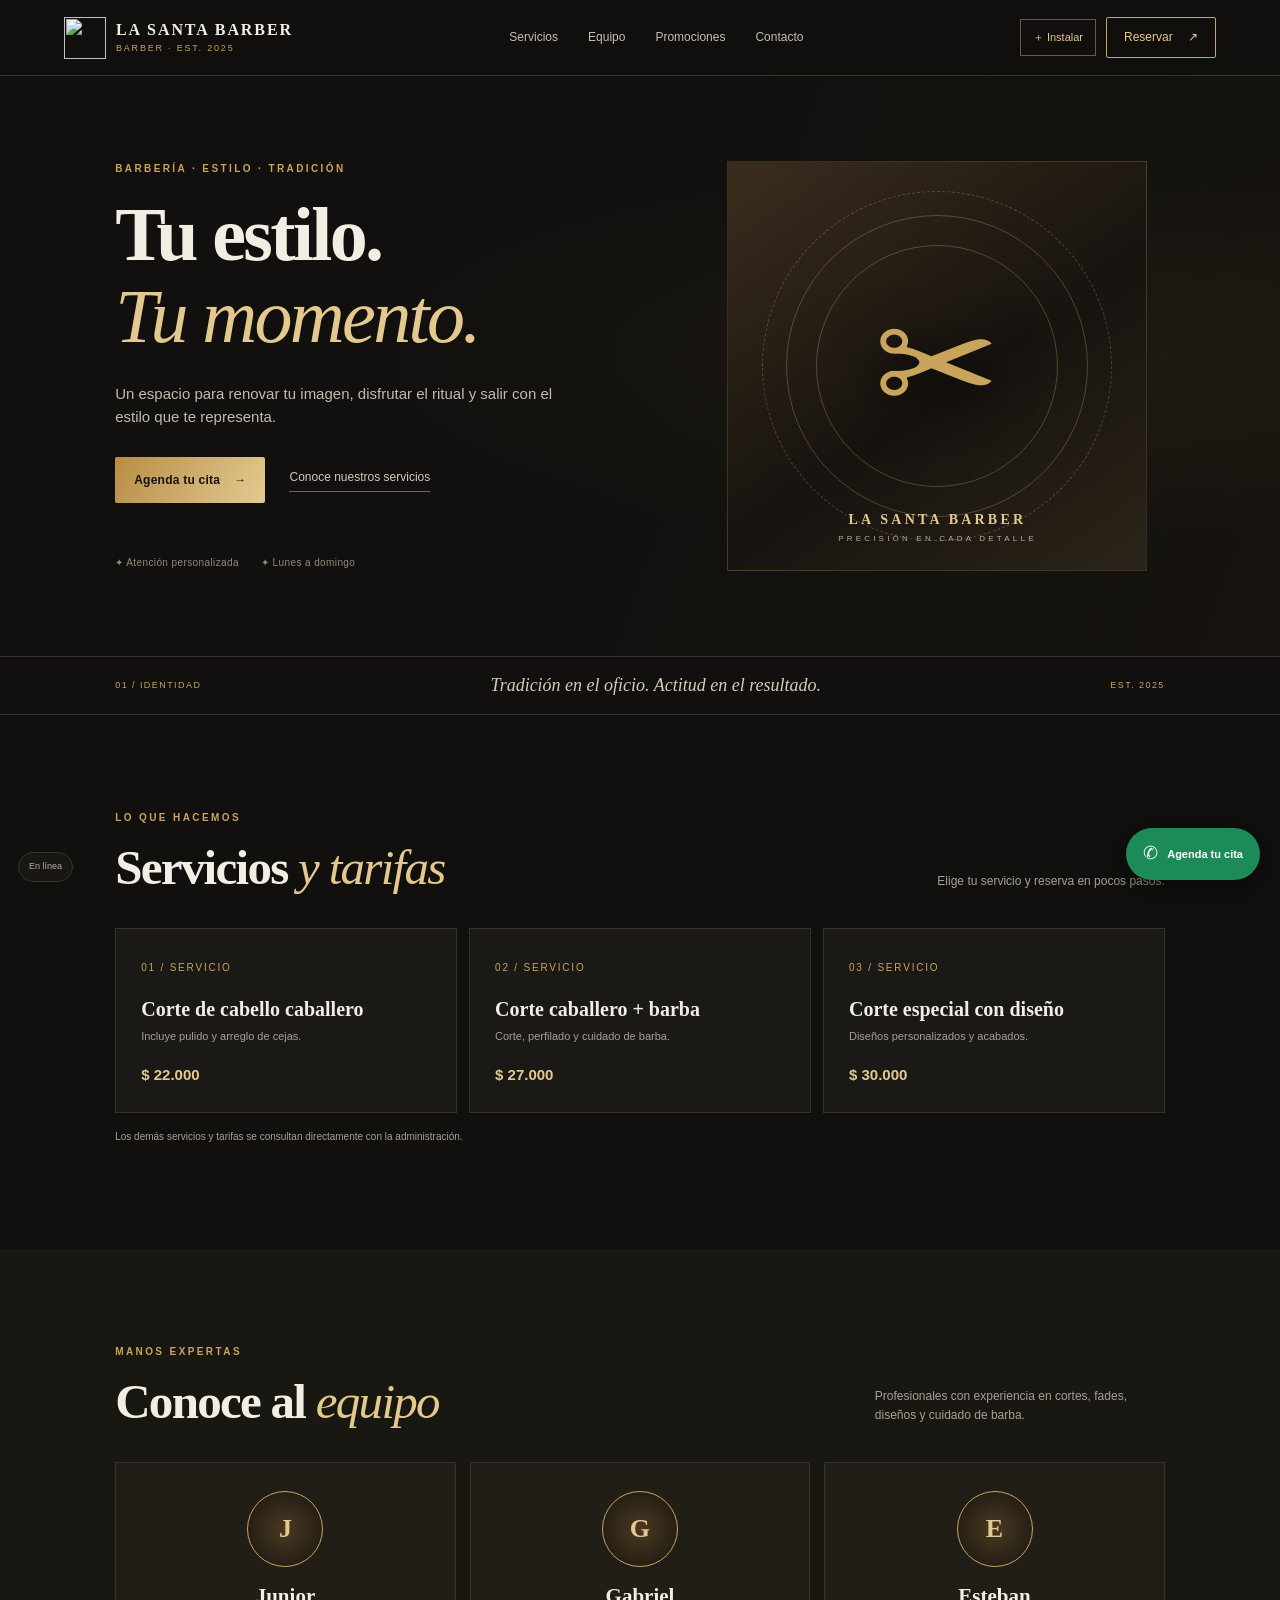
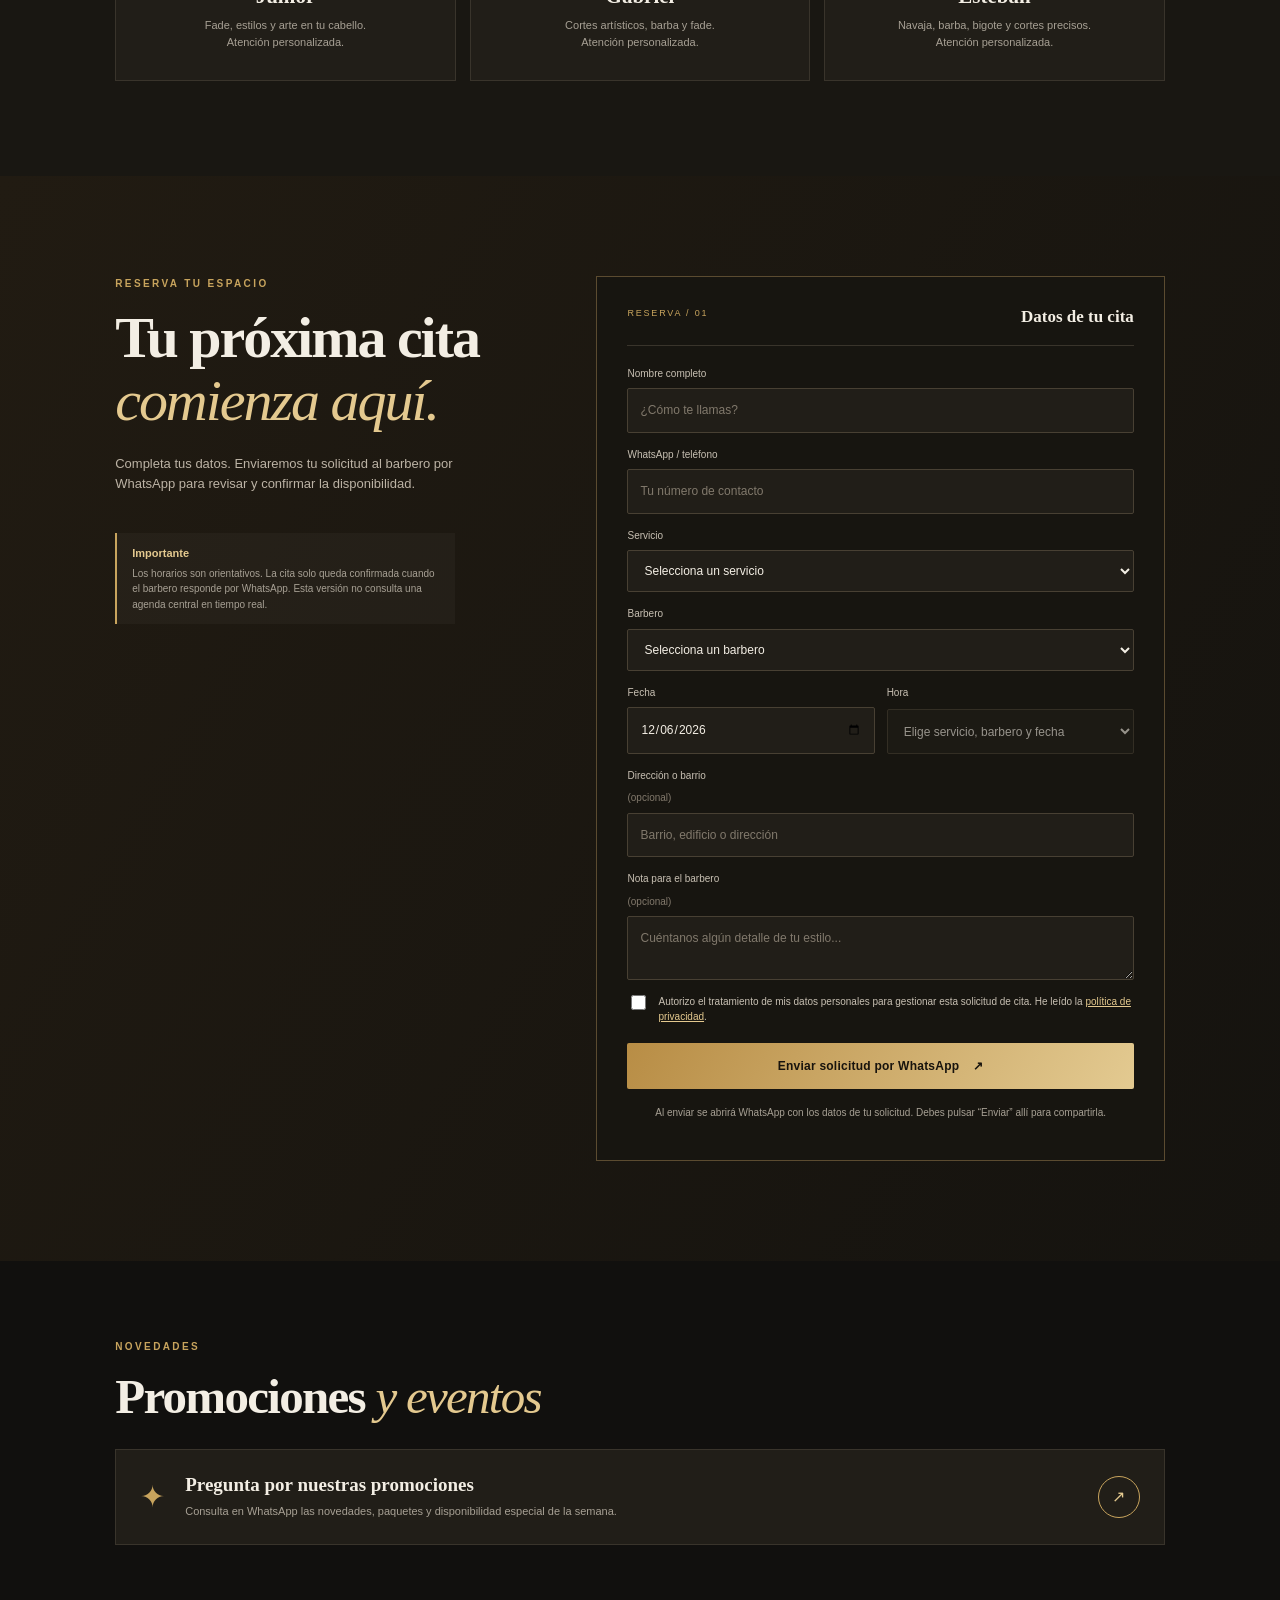
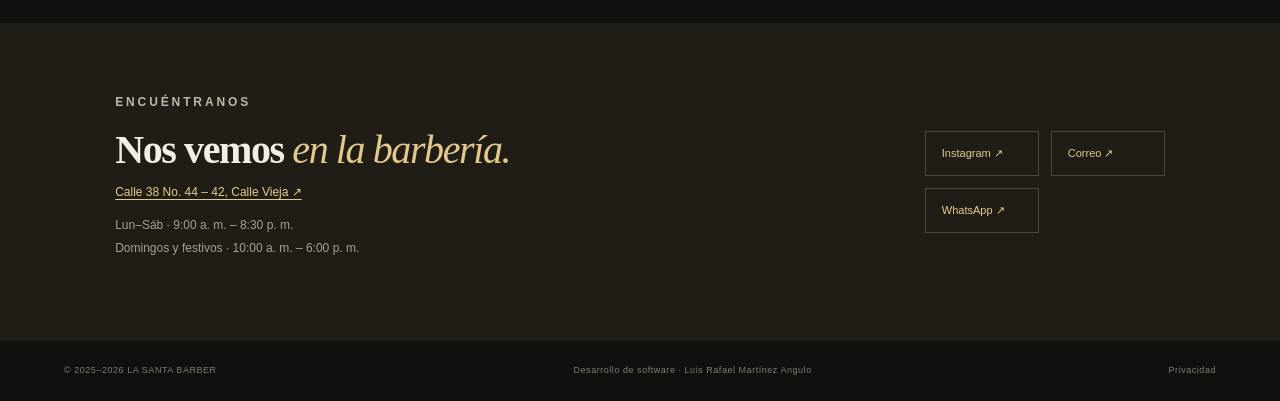
==== commit 0d95b09b: "Actualización V7" ====
--- a/index.html
+++ b/index.html
@@ -8,7 +8,10 @@
 <title>La Santa Barber | Agenda tu cita</title>
 <link rel="manifest" href="./manifest.webmanifest">
 <link rel="icon" href="./assets/icon.svg" type="image/svg+xml">
-<link rel="apple-touch-icon" href="./assets/icon.svg">
+<link rel="apple-touch-icon" href="./assets/icon-192.png">
+<meta name="mobile-web-app-capable" content="yes">
+<meta name="apple-mobile-web-app-capable" content="yes">
+<meta name="apple-mobile-web-app-status-bar-style" content="black-translucent">
 <link rel="stylesheet" href="./styles.css">
 </head>
 <body>
@@ -17,8 +20,9 @@
     <img src="./assets/icon.svg" alt="" class="brand-mark">
     <span><b id="shopTitle">LA SANTA</b><small>BARBER · EST. 2025</small></span>
   </a>
-  <nav><a href="#servicios">Servicios</a><a href="#equipo">Equipo</a><a href="#promos">Promociones</a></nav>
-  <a class="top-cta" href="#reservar">Reservar <span>↗</span></a>
+  <button class="menu-toggle" id="menuToggle" type="button" aria-label="Abrir menú" aria-controls="primaryNav" aria-expanded="false"><span></span><span></span><span></span></button>
+  <nav id="primaryNav"><a href="#servicios">Servicios</a><a href="#equipo">Equipo</a><a href="#promos">Promociones</a><a href="#contacto">Contacto</a></nav>
+  <div class="header-actions"><button class="install-app" id="installApp" type="button" aria-label="Instalar La Santa Barber">＋ Instalar</button><a class="top-cta" href="#reservar">Reservar <span>↗</span></a></div>
 </header>
 
 <main id="inicio">
@@ -50,8 +54,8 @@
 </section>
 
 <section class="booking-section" id="reservar">
-  <div class="booking-intro"><p class="eyebrow">RESERVA TU ESPACIO</p><h2>Tu próxima cita<br><em>comienza aquí.</em></h2><p>Completa tus datos. Revisaremos tu solicitud por WhatsApp y confirmaremos la disponibilidad.</p>
-    <div class="booking-note"><b>Importante</b><span>La solicitud no queda confirmada hasta que el barbero responda y confirme el turno.</span></div>
+  <div class="booking-intro"><p class="eyebrow">RESERVA TU ESPACIO</p><h2>Tu próxima cita<br><em>comienza aquí.</em></h2><p>Completa tus datos. Enviaremos tu solicitud al barbero por WhatsApp para revisar y confirmar la disponibilidad.</p>
+    <div class="booking-note"><b>Importante</b><span>Los horarios son orientativos. La cita solo queda confirmada cuando el barbero responde por WhatsApp. Esta versión no consulta una agenda central en tiempo real.</span></div>
   </div>
   <form id="bookingForm" class="booking-form">
     <div class="form-title"><span>RESERVA / 01</span><b>Datos de tu cita</b></div>
@@ -71,12 +75,13 @@
 
 <section class="promo-section" id="promos"><p class="eyebrow">NOVEDADES</p><h2>Promociones <em>y eventos</em></h2><div class="promo-card"><span class="promo-star">✦</span><div><b>Pregunta por nuestras promociones</b><p>Consulta en WhatsApp las novedades, paquetes y disponibilidad especial de la semana.</p></div><a id="promoWhatsapp" class="round-arrow" href="#" target="_blank" rel="noopener" aria-label="Consultar promociones">↗</a></div></section>
 
-<section class="contact-section"><div><p class="eyebrow">ENCUÉNTRANOS</p><h2>Nos vemos <em>en la barbería.</em></h2><p>Calle 38 No. 44 – 42, Calle Vieja</p><p class="hours">Lun–Sáb · 9:00 a. m. – 8:30 p. m.<br>Domingos y festivos · 10:00 a. m. – 6:00 p. m.</p></div>
-<div class="socials"><a id="instagramLink" href="https://www.instagram.com/la_santa.barber_/" target="_blank" rel="noopener">Instagram ↗</a><a id="facebookLink" href="#" target="_blank" rel="noopener">Facebook ↗</a><a href="mailto:neiker_2532@icloud.com">Correo ↗</a><a id="mainWhatsapp" href="#" target="_blank" rel="noopener">WhatsApp ↗</a></div></section>
+<section class="contact-section" id="contacto"><div><p class="eyebrow">ENCUÉNTRANOS</p><h2>Nos vemos <em>en la barbería.</em></h2><p><a class="address-link" href="https://www.google.com/maps/search/?api=1&query=Calle+38+No.+44-42+Calle+Vieja" target="_blank" rel="noopener noreferrer">Calle 38 No. 44 – 42, Calle Vieja ↗</a></p><p class="hours">Lun–Sáb · 9:00 a. m. – 8:30 p. m.<br>Domingos y festivos · 10:00 a. m. – 6:00 p. m.</p></div>
+<div class="socials"><a id="instagramLink" href="https://www.instagram.com/la_santa.barber_/" target="_blank" rel="noopener">Instagram ↗</a><a id="facebookLink" href="#" target="_blank" rel="noopener">Facebook ↗</a><a id="ownerEmailLink" href="mailto:neiker_2532@icloud.com">Correo ↗</a><a id="mainWhatsapp" href="#" target="_blank" rel="noopener">WhatsApp ↗</a></div></section>
 </main>
 
 <footer><span>© 2025–2026 LA SANTA BARBER</span><span>Desarrollo de software · Luis Rafael Martínez Angulo</span><a href="./privacidad.html">Privacidad</a></footer>
 
+<div class="connection-status" id="connectionStatus" role="status" aria-live="polite">Comprobando conexión…</div>
 <a class="floating-wa" id="floatingWhatsapp" href="#" target="_blank" rel="noopener" aria-label="Contactar por WhatsApp"><span>✆</span><b>Agenda tu cita</b></a>
 
 <!-- El panel no aparece en la navegación pública. Entrar mediante #admin y PIN local de demostración.
@@ -88,7 +93,7 @@
 
 <section id="adminPanel" class="admin-panel hidden">
  <div class="admin-head"><div><p class="eyebrow">GESTIÓN LOCAL</p><h2>Panel del <em>propietario</em></h2></div><button id="adminLogout" class="btn dark">Salir</button></div>
- <div class="admin-warning">Esta versión guarda los registros en el navegador de este dispositivo. Las solicitudes de los clientes llegan por WhatsApp; no existe sincronización automática entre dispositivos ni agenda central compartida.</div>
+ <div class="admin-warning">Este panel es una agenda auxiliar local: guarda registros solo en este navegador. El PIN de demostración no es una barrera de seguridad real. No existe sincronización automática entre dispositivos ni agenda central compartida.</div>
  <div class="admin-toolbar"><input type="date" id="adminDate"><button id="exportCsv" class="btn outline">Exportar CSV</button><button id="changePin" class="btn outline">Cambiar PIN</button></div>
  <div id="adminStats" class="admin-stats"></div>
  <div class="admin-filters"><button data-filter="all" class="active">Todas</button><button data-filter="pendiente">Pendientes</button><button data-filter="confirmada">Confirmadas</button><button data-filter="cancelada">Canceladas</button><button data-filter="completada">Completadas</button></div>
@@ -96,7 +101,9 @@
  <div class="admin-bottom"><button id="addManual" class="btn gold">＋ Registrar cita recibida por WhatsApp</button><button id="clearCancelled" class="btn outline">Eliminar canceladas de este dispositivo</button></div>
 </section>
 
-<dialog id="manualDialog"><form method="dialog" id="manualForm" class="dialog-card"><button class="close-dialog" value="cancel" aria-label="Cerrar">×</button><p class="eyebrow">AGENDA DEL NEGOCIO</p><h3>Registrar una cita</h3><label>Cliente<input id="mName" required></label><label>Teléfono<input id="mPhone" required></label><label>Servicio<select id="mService"></select></label><label>Barbero<select id="mBarber"></select></label><div class="form-row"><label>Fecha<input id="mDate" type="date" required></label><label>Hora<input id="mTime" type="time" required></label></div><button id="saveManual" class="btn gold" value="default">Guardar cita local</button></form></dialog>
+<dialog id="manualDialog"><form method="dialog" id="manualForm" class="dialog-card"><button class="close-dialog" id="closeManual" type="button" aria-label="Cerrar">×</button><p class="eyebrow">AGENDA DEL NEGOCIO</p><h3>Registrar una cita</h3><label>Cliente<input id="mName" required></label><label>Teléfono<input id="mPhone" required></label><label>Servicio<select id="mService"></select></label><label>Barbero<select id="mBarber"></select></label><div class="form-row"><label>Fecha<input id="mDate" type="date" required></label><label>Hora<input id="mTime" type="time" required></label></div><button id="saveManual" class="btn gold" value="default">Guardar cita local</button></form></dialog>
 
+<div class="update-notice hidden" id="updateNotice" role="status"><span>Hay una actualización disponible.</span><button id="updateApp" type="button">Actualizar ahora</button></div>
+<dialog id="installDialog" class="install-dialog"><div class="dialog-card"><button class="close-dialog" id="closeInstall" type="button" aria-label="Cerrar">×</button><p class="eyebrow">LA SANTA BARBER</p><h3>Instala nuestra aplicación</h3><p>En iPhone: pulsa Compartir y elige “Agregar a pantalla de inicio”. En Android o computador: abre el menú del navegador y selecciona “Instalar aplicación” o “Agregar a pantalla de inicio”, si está disponible.</p></div></dialog>
 <script src="./app.js" defer></script>
 </body></html>
--- a/styles.css
+++ b/styles.css
@@ -1,5 +1,38 @@
-@import url('https://fonts.googleapis.com/css2?family=DM+Sans:wght@400;500;600;700&family=Playfair+Display:ital,wght@0,500;0,600;0,700;1,500;1,600&display=swap');
-:root{--bg:#11100e;--panel:#1b1916;--panel2:#211f1a;--gold:#c8a45d;--gold2:#e4c98f;--cream:#f3eee4;--muted:#a7a094;--line:#39342b;--red:#d66b62;--green:#7fa58a;--serif:'Playfair Display',Georgia,serif;--sans:'DM Sans',Arial,sans-serif}
+:root{--bg:#11100e;--panel:#1b1916;--panel2:#211f1a;--gold:#c8a45d;--gold2:#e4c98f;--cream:#f3eee4;--muted:#a7a094;--line:#39342b;--red:#d66b62;--green:#7fa58a;--serif:'Iowan Old Style','Baskerville',Georgia,serif;--sans:'Aptos','Segoe UI',Arial,sans-serif}
 *{box-sizing:border-box}html{scroll-behavior:smooth;scroll-padding-top:90px}body{margin:0;background:var(--bg);color:var(--cream);font-family:var(--sans);line-height:1.55}a{color:inherit;text-decoration:none}button,input,select,textarea{font:inherit}button,a{touch-action:manipulation}.topbar{height:76px;position:sticky;top:0;z-index:10;background:#11100eeb;backdrop-filter:blur(14px);border-bottom:1px solid var(--line);display:flex;align-items:center;justify-content:space-between;padding:0 clamp(18px,5vw,76px)}.brand{display:flex;align-items:center;gap:10px}.brand-mark{width:42px;height:42px}.brand span{display:grid;line-height:1.1}.brand b{font-family:var(--serif);letter-spacing:.12em;font-size:16px}.brand small{font-size:9px;letter-spacing:.2em;color:var(--gold);margin-top:5px}.topbar nav{display:flex;gap:30px;color:#c5beb2;font-size:12px}.topbar nav a:hover,.text-link:hover{color:var(--gold2)}.top-cta{border:1px solid var(--gold);padding:10px 17px;border-radius:2px;font-size:12px;color:var(--gold2)}.top-cta span{margin-left:12px}.hero{min-height:580px;display:grid;grid-template-columns:1fr .9fr;align-items:center;padding:70px clamp(22px,9vw,140px);gap:7vw;background:radial-gradient(ellipse at 78% 48%,#4b3b2433,transparent 45%),linear-gradient(110deg,#11100e 50%,#17140f)}.eyebrow{font-size:10px;letter-spacing:.24em;color:var(--gold);font-weight:700;margin:0 0 16px}.hero h1,.section h2,.team-section h2,.booking-section h2,.promo-section h2,.contact-section h2,.admin-head h2{font:600 clamp(42px,6vw,76px)/1.08 var(--serif);letter-spacing:-.035em;margin:0}.hero h1 em,h2 em{color:var(--gold2);font-weight:500}.lead{max-width:460px;color:#c2bbae;font-size:15px;margin:25px 0 28px}.hero-actions{display:flex;align-items:center;gap:24px;flex-wrap:wrap}.btn{border:0;cursor:pointer;display:inline-flex;justify-content:center;align-items:center;gap:14px;padding:14px 19px;font-weight:700;font-size:12px;letter-spacing:.02em;border-radius:2px}.gold{background:linear-gradient(120deg,#b88d45,#e3ca91);color:#17130d}.gold:hover{filter:brightness(1.08)}.text-link{font-size:12px;color:#d2c9b9;border-bottom:1px solid #76674d;padding-bottom:4px}.hero-meta{display:flex;gap:22px;margin-top:52px;color:#928a7d;font-size:10px;letter-spacing:.04em}.hero-art{height:410px;max-width:420px;width:100%;justify-self:center;position:relative;border:1px solid #8b704344;background:linear-gradient(145deg,#3a2d1d,#17130f 55%,#2b2419);display:grid;place-items:center;overflow:hidden}.hero-art:before,.hero-art:after{content:"";position:absolute;border:1px solid #c8a45d55;border-radius:50%;width:300px;height:300px}.hero-art:after{width:240px;height:240px}.art-ring{position:absolute;width:350px;height:350px;border:1px dashed #c8a45d55;border-radius:50%;animation:spin 45s linear infinite}.art-chair{font-size:150px;color:#c8a45d;filter:drop-shadow(0 12px 25px #000);z-index:1;font-family:var(--serif)}.art-caption{position:absolute;bottom:25px;display:grid;text-align:center;z-index:2;letter-spacing:.2em}.art-caption b{font:600 14px var(--serif);color:var(--gold2)}.art-caption small{font-size:8px;color:#b9ad99;margin-top:5px}@keyframes spin{to{transform:rotate(360deg)}}.intro-strip{border-block:1px solid var(--line);display:flex;justify-content:space-between;align-items:center;padding:18px clamp(22px,9vw,140px);color:var(--gold);font-size:9px;letter-spacing:.16em}.intro-strip p{font:italic 18px var(--serif);letter-spacing:0;color:#d5cbbb;margin:0}.section,.team-section,.promo-section{padding:95px clamp(22px,9vw,140px)}.section-head{display:flex;align-items:end;justify-content:space-between;gap:30px;margin-bottom:34px}.section-head h2,.team-section h2,.promo-section h2,.contact-section h2{font-size:clamp(34px,4vw,49px)}.section-head>p{max-width:290px;color:var(--muted);font-size:12px;margin:0 0 4px}.services-grid{display:grid;grid-template-columns:repeat(3,1fr);gap:12px}.service-card{background:var(--panel);border:1px solid var(--line);padding:25px;min-height:170px;position:relative}.service-number{font-size:10px;color:var(--gold);letter-spacing:.18em}.service-card h3{font:600 20px var(--serif);margin:19px 0 7px}.service-card p{font-size:11px;color:var(--muted);margin:0;max-width:230px}.service-price{display:block;color:var(--gold2);font-weight:700;margin-top:18px;font-size:15px}.fineprint,.micro{color:var(--muted);font-size:10px;margin-top:16px}.team-section{background:#191712}.barbers-grid{display:grid;grid-template-columns:repeat(3,1fr);gap:14px}.barber-card{border:1px solid var(--line);padding:28px;text-align:center;background:#211e18}.avatar{width:76px;height:76px;border-radius:50%;margin:0 auto 17px;border:1px solid var(--gold);display:grid;place-items:center;color:var(--gold2);font:600 26px var(--serif);background:radial-gradient(circle,#4a3922,#17140f)}.barber-card h3{font:600 21px var(--serif);margin:0}.barber-card p{color:var(--muted);font-size:11px;margin:8px 0 0}.booking-section{padding:100px clamp(22px,9vw,140px);display:grid;grid-template-columns:.8fr 1.2fr;gap:8vw;background:linear-gradient(120deg,#211b12,#15130f)}.booking-intro h2{font-size:clamp(38px,5vw,58px)}.booking-intro>p:not(.eyebrow){color:#bcb3a5;font-size:13px;max-width:350px;margin-top:22px}.booking-note{border-left:2px solid var(--gold);padding:12px 15px;margin-top:38px;display:grid;gap:4px;max-width:340px;background:#ffffff08}.booking-note b{color:var(--gold2);font-size:11px}.booking-note span{font-size:10px;color:var(--muted)}.booking-form{background:#171510;border:1px solid #5b4b30;padding:30px;max-width:600px;width:100%;justify-self:end}.form-title{display:flex;justify-content:space-between;border-bottom:1px solid var(--line);padding-bottom:18px;margin-bottom:20px}.form-title span{color:var(--gold);font-size:9px;letter-spacing:.2em}.form-title b{font:600 17px var(--serif)}label{display:grid;gap:7px;font-size:10px;color:#c8c0b3;margin:0 0 14px}input,select,textarea{width:100%;background:#211e18;border:1px solid #484033;color:var(--cream);padding:12px;border-radius:2px;outline:none;font-size:12px;min-width:0}input:focus,select:focus,textarea:focus{border-color:var(--gold)}input::placeholder,textarea::placeholder{color:#81796c}.form-row{display:grid;grid-template-columns:1fr 1fr;gap:12px}.optional{color:#82796c}.consent{display:flex;align-items:flex-start;gap:9px;line-height:1.5;margin:14px 0}.consent input{width:15px;height:15px;margin-top:1px;accent-color:var(--gold);flex:0 0 auto}.consent a{color:var(--gold2);text-decoration:underline}.submit{width:100%;margin-top:5px}.micro{text-align:center;line-height:1.5}.feedback{font-size:11px;margin-top:10px;color:var(--gold2)}.promo-section{padding-block:78px}.promo-card{display:flex;align-items:center;gap:20px;padding:24px;background:#211e18;border:1px solid var(--line);margin-top:25px}.promo-star{font-size:30px;color:var(--gold)}.promo-card b{font:600 19px var(--serif)}.promo-card p{font-size:11px;color:var(--muted);margin:5px 0 0}.round-arrow{margin-left:auto;width:42px;height:42px;border:1px solid var(--gold);border-radius:50%;display:grid;place-items:center;color:var(--gold2)}.contact-section{padding:70px clamp(22px,9vw,140px);background:#201d17;display:flex;justify-content:space-between;gap:35px;align-items:center}.contact-section h2{font-size:40px}.contact-section p{color:#c0b7a8;font-size:12px}.contact-section .hours{color:var(--muted);line-height:1.9}.socials{display:grid;grid-template-columns:1fr 1fr;gap:12px;min-width:240px}.socials a{padding:13px 16px;border:1px solid #514633;color:var(--gold2);font-size:11px}footer{padding:23px clamp(22px,5vw,76px);display:flex;gap:20px;justify-content:space-between;flex-wrap:wrap;color:#837c70;font-size:9px;letter-spacing:.06em}.owner-entry{opacity:.35}.floating-wa{position:fixed;right:20px;bottom:20px;z-index:9;display:flex;align-items:center;gap:9px;padding:12px 17px;border-radius:50px;background:#1c8b58;color:white;box-shadow:0 7px 30px #0008;font-size:11px}.floating-wa span{font-size:18px}.hidden{display:none!important}
 .admin-gate{position:fixed;inset:0;background:#000d;z-index:30;display:grid;place-items:center;padding:20px}.admin-box{background:#1c1914;border:1px solid var(--gold);padding:32px;max-width:390px;width:100%;position:relative}.admin-box h2{font:600 30px var(--serif);margin-bottom:10px}.admin-box>p:not(.eyebrow){color:var(--muted);font-size:12px}.admin-box form{margin-top:20px}.close-admin,.close-dialog{position:absolute;right:12px;top:8px;border:0;background:none;color:var(--gold2);font-size:27px;cursor:pointer}.error{color:var(--red);font-size:11px}.admin-panel{max-width:1100px;margin:35px auto;padding:20px}.admin-head{display:flex;justify-content:space-between;align-items:center}.admin-head h2{font-size:40px}.dark{background:#302b22;color:var(--cream)}.admin-warning{background:#3a2c17;border:1px solid #826332;color:#e4cb9c;padding:13px;margin:20px 0;font-size:11px}.admin-toolbar{display:flex;gap:10px;align-items:center;flex-wrap:wrap}.admin-toolbar input{max-width:190px}.outline{background:transparent;border:1px solid var(--gold);color:var(--gold2)}.admin-stats{display:grid;grid-template-columns:repeat(3,1fr);gap:10px;margin:15px 0}.stat{background:var(--panel);border:1px solid var(--line);padding:17px}.stat b{display:block;color:var(--gold2);font:600 24px var(--serif)}.stat span{font-size:10px;color:var(--muted)}.admin-filters{display:flex;gap:7px;flex-wrap:wrap;margin:20px 0}.admin-filters button{background:#211e18;border:1px solid var(--line);color:#c9c0b1;padding:8px 12px;font-size:10px;cursor:pointer}.admin-filters button.active{border-color:var(--gold);color:var(--gold2)}.booking-row{background:var(--panel);border:1px solid var(--line);padding:16px;margin-bottom:9px;display:grid;grid-template-columns:1.2fr 1fr auto;gap:12px;align-items:center}.booking-row h4{margin:0;font:600 17px var(--serif)}.booking-row p{margin:3px 0;color:var(--muted);font-size:10px}.status{font-size:9px;text-transform:uppercase;letter-spacing:.1em;color:var(--gold2)}.row-actions{display:flex;gap:6px;flex-wrap:wrap}.row-actions button{border:1px solid var(--line);background:#29251e;color:var(--cream);padding:7px 9px;font-size:9px;cursor:pointer}.row-actions button[data-action=cancel]{color:#ef9388}.admin-bottom{display:flex;gap:10px;flex-wrap:wrap;margin:22px 0}.admin-bottom .btn{width:auto}.admin-bottom .outline{border-color:#655c4d}.empty{padding:28px;text-align:center;border:1px dashed var(--line);color:var(--muted);font-size:12px}dialog{background:transparent;border:0;margin:auto;max-width:430px;width:calc(100% - 30px)}dialog::backdrop{background:#000c}.dialog-card{position:relative;background:#1b1915;border:1px solid var(--gold);padding:28px}.dialog-card h3{font:600 25px var(--serif);margin:0 0 20px}.dialog-card .btn{width:100%}
 @media(max-width:760px){.topbar{height:66px;padding:0 16px}.topbar nav{display:none}.brand-mark{width:36px;height:36px}.hero{grid-template-columns:1fr;padding:65px 23px 40px;gap:35px}.hero h1{font-size:54px}.hero-art{height:270px;max-width:100%}.art-chair{font-size:105px}.art-ring{width:240px;height:240px}.hero-meta{margin-top:30px;flex-wrap:wrap}.intro-strip{padding:15px 20px}.intro-strip p{font-size:14px}.section,.team-section,.promo-section{padding:65px 20px}.section-head{display:block}.section-head>p{margin-top:12px}.services-grid{grid-template-columns:1fr}.service-card{min-height:0;padding:20px}.service-card h3{margin-top:12px}.barbers-grid{grid-template-columns:1fr}.barber-card{display:flex;align-items:center;text-align:left;gap:15px;padding:17px}.avatar{margin:0;width:58px;height:58px;flex:0 0 auto}.booking-section{grid-template-columns:1fr;padding:65px 18px;gap:25px}.booking-form{justify-self:stretch;padding:20px}.promo-section{padding-block:60px}.contact-section{padding:55px 20px;display:block}.socials{margin-top:25px;min-width:0}.contact-section h2{font-size:34px}footer{padding:22px;display:grid;grid-template-columns:1fr 1fr}.floating-wa{right:12px;bottom:12px}.booking-row{grid-template-columns:1fr}.admin-panel{padding:15px}.admin-head h2{font-size:31px}}@media(prefers-reduced-motion:reduce){*{scroll-behavior:auto!important;animation:none!important;transition:none!important}}
+
+/* V7 · navegación móvil, instalación PWA, estados y accesibilidad */
+:focus-visible{outline:2px solid var(--gold2);outline-offset:3px}
+button:disabled,input:disabled,select:disabled{opacity:.58;cursor:not-allowed}
+.header-actions{display:flex;align-items:center;gap:10px}
+.install-app{display:inline-flex;align-items:center;background:transparent;border:1px solid #6b5b3e;color:var(--gold2);padding:9px 12px;font-size:11px;cursor:pointer}
+.install-app.install-ready{display:inline-flex;align-items:center;gap:5px;background:#2c2418}
+.menu-toggle{display:none;background:transparent;border:1px solid var(--line);width:40px;height:38px;padding:8px;cursor:pointer}
+.menu-toggle span{display:block;height:2px;background:var(--gold2);margin:4px 0;border-radius:2px}
+.address-link{color:var(--gold2);text-decoration:underline;text-underline-offset:3px}
+.connection-status{position:fixed;left:18px;bottom:18px;z-index:8;padding:7px 10px;border-radius:30px;background:#1b1916d9;border:1px solid #39342b;color:#b8ad9a;font-size:9px;backdrop-filter:blur(8px)}
+.connection-status.offline{border-color:#9b6b42;color:#f0c28b}
+.update-notice{position:fixed;left:50%;bottom:20px;transform:translateX(-50%);z-index:50;display:flex;align-items:center;gap:14px;padding:12px 15px;background:#242016;border:1px solid var(--gold);box-shadow:0 12px 35px #0009;color:var(--cream);font-size:11px;max-width:calc(100% - 24px)}
+.update-notice button{border:0;background:var(--gold);color:#17130d;padding:8px 11px;font-weight:700;cursor:pointer;white-space:nowrap}
+.install-dialog .dialog-card p:not(.eyebrow){font-size:12px;color:var(--muted);line-height:1.7}
+.feedback.is-error{color:#f09b91}
+.service-card,.barber-card,.promo-card{transition:transform .2s ease,border-color .2s ease}
+.service-card:hover,.barber-card:hover{transform:translateY(-3px);border-color:#806b45}
+.btn:active,.top-cta:active,.round-arrow:active{transform:translateY(1px)}
+@media(max-width:760px){
+  .topbar{position:sticky;gap:10px}
+  .menu-toggle{display:block;order:3;flex:0 0 auto}
+  .topbar nav{display:none;position:absolute;top:66px;left:0;right:0;padding:12px 18px 18px;background:#11100eF7;border-bottom:1px solid var(--line);flex-direction:column;gap:0}
+  .topbar nav.is-open{display:flex}
+  .topbar nav a{padding:12px 4px;border-bottom:1px solid #39342b;font-size:13px}
+  .header-actions{margin-left:auto;gap:7px}
+  .top-cta{padding:9px 11px;font-size:11px}
+  .install-app.install-ready{font-size:10px;padding:8px}
+  .connection-status{left:10px;bottom:10px;max-width:55vw}
+  .floating-wa{bottom:10px;right:10px}
+  .update-notice{bottom:65px;width:calc(100% - 20px);justify-content:space-between}
+}
+@media(max-width:390px){.brand b{font-size:13px}.brand small{font-size:8px}.brand-mark{width:32px;height:32px}.top-cta{padding:8px}.install-app.install-ready{font-size:9px;padding:7px}}
+@media(prefers-reduced-motion:reduce){.service-card,.barber-card,.btn,.top-cta,.round-arrow{transition:none}}
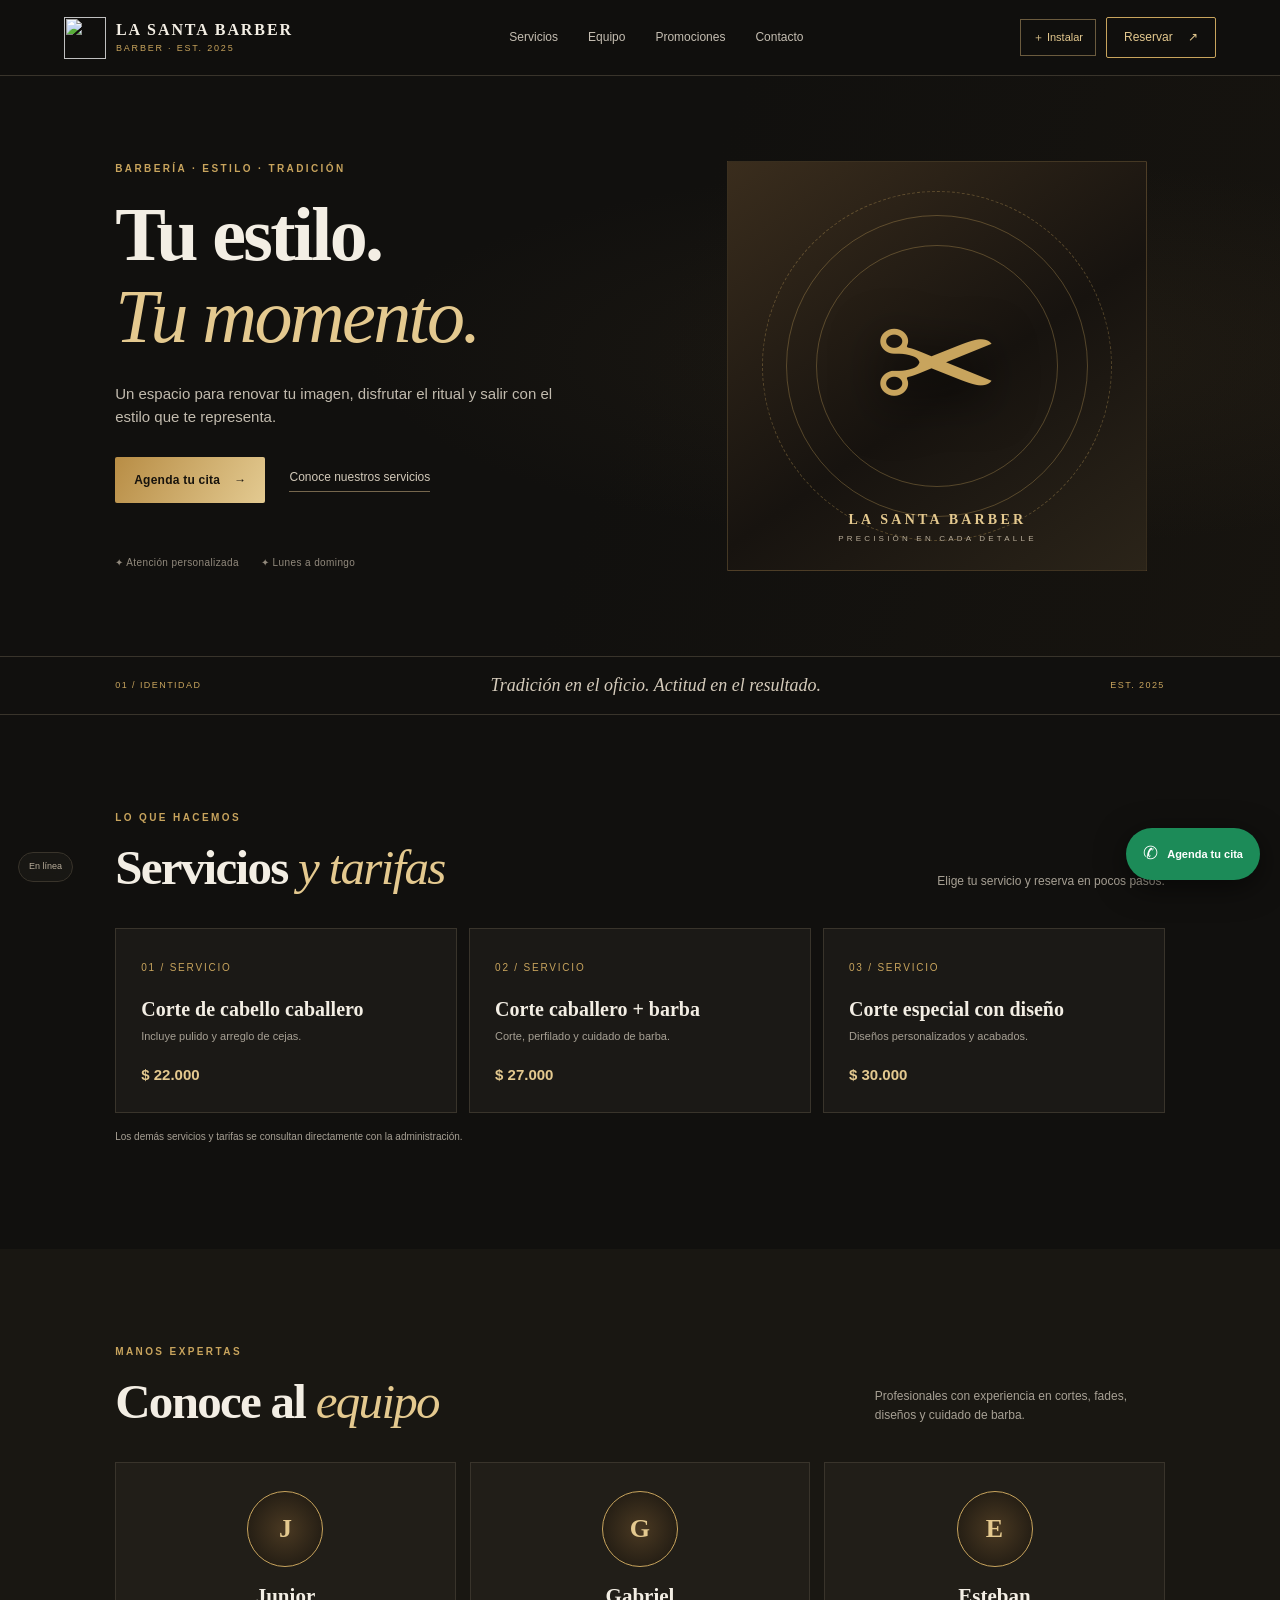
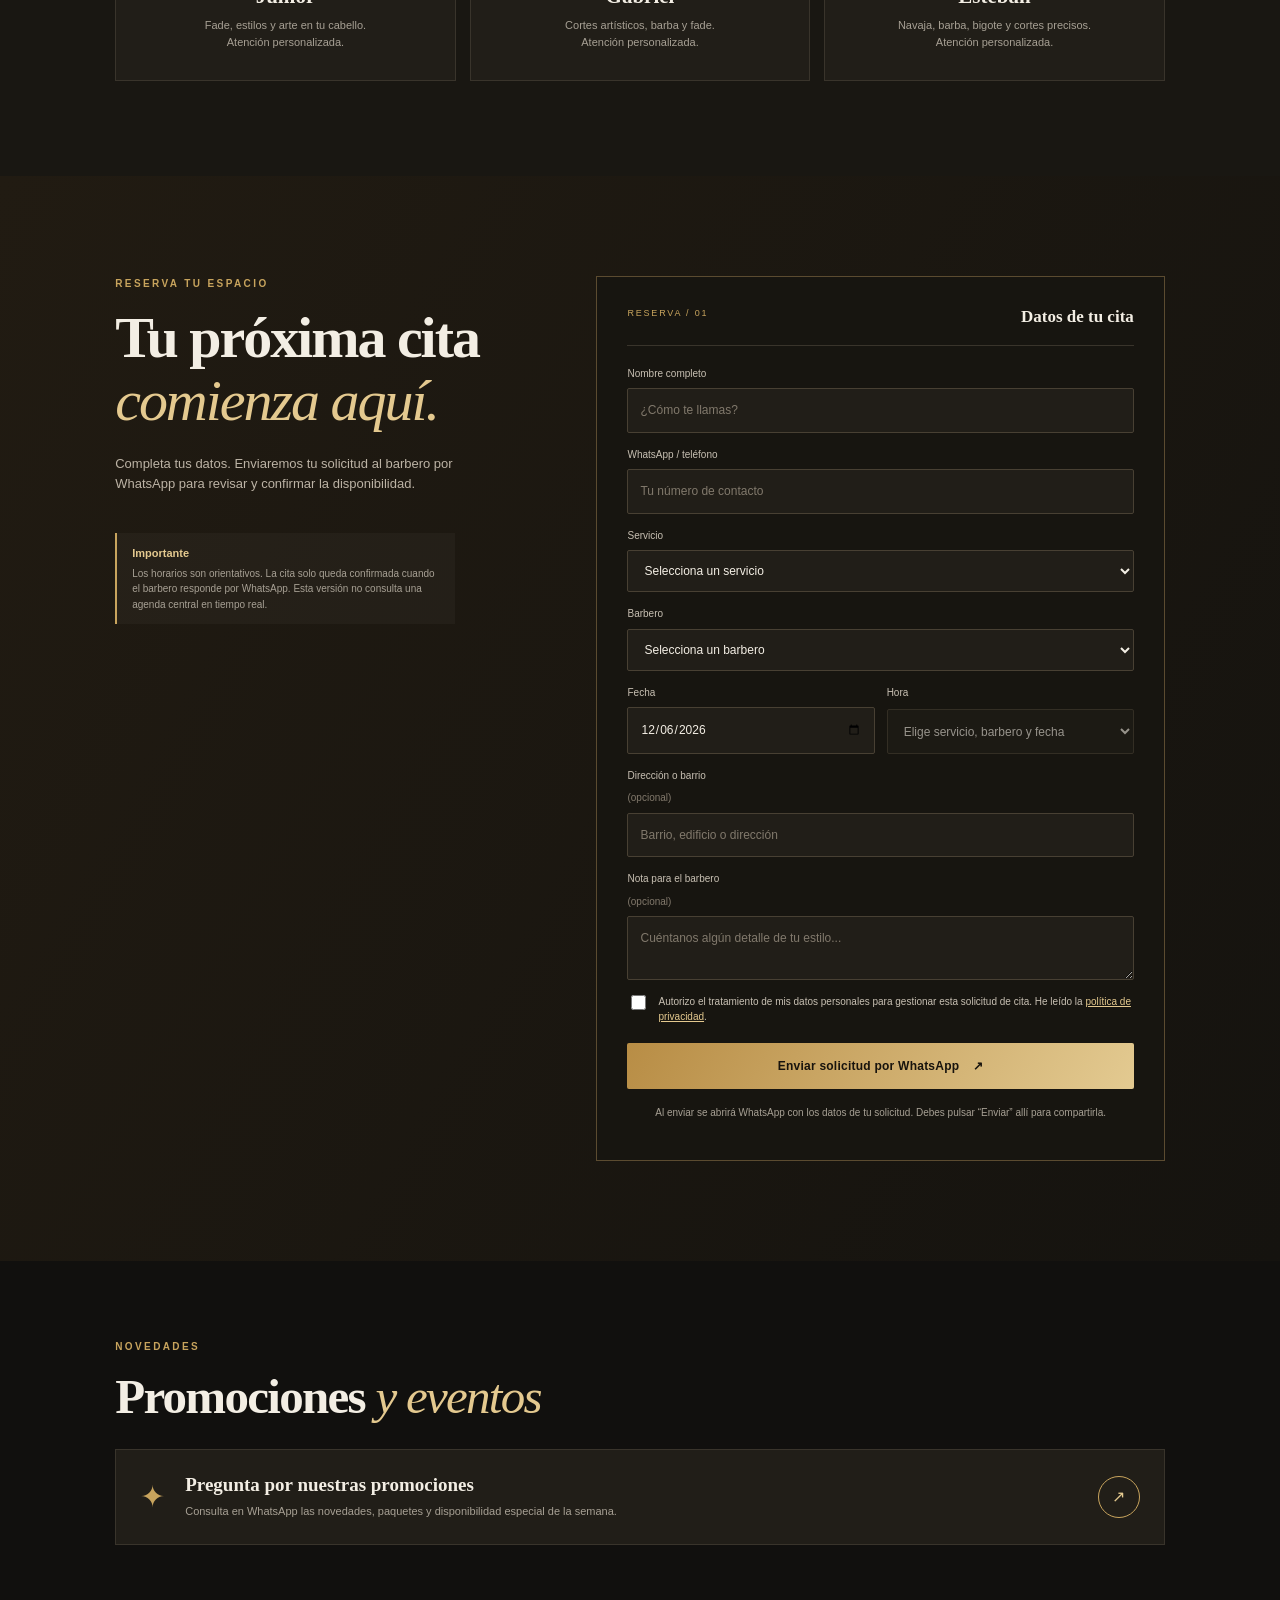
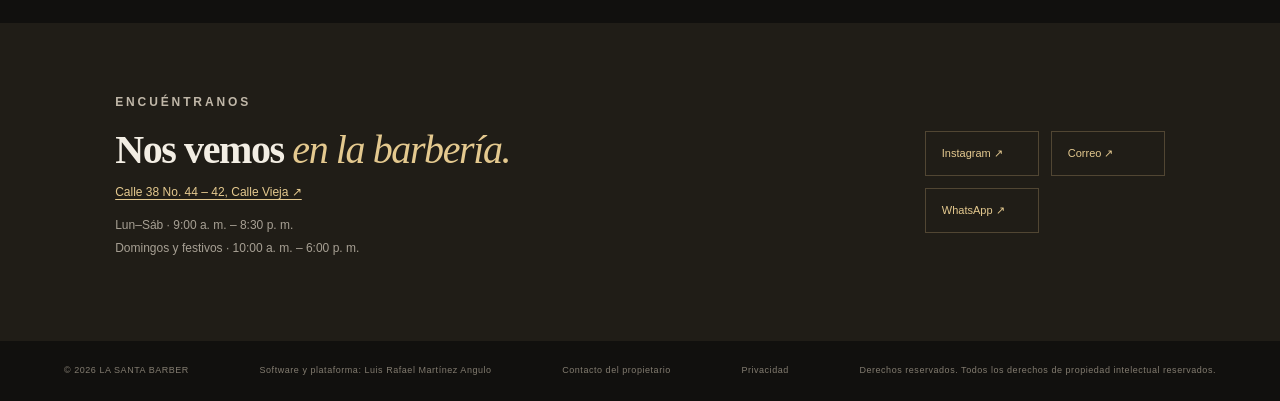
==== commit 17d5f58e: "Add software ownership and intellectual property notice" ====
--- a/index.html
+++ b/index.html
@@ -79,7 +79,7 @@
 <div class="socials"><a id="instagramLink" href="https://www.instagram.com/la_santa.barber_/" target="_blank" rel="noopener">Instagram ↗</a><a id="facebookLink" href="#" target="_blank" rel="noopener">Facebook ↗</a><a id="ownerEmailLink" href="mailto:neiker_2532@icloud.com">Correo ↗</a><a id="mainWhatsapp" href="#" target="_blank" rel="noopener">WhatsApp ↗</a></div></section>
 </main>
 
-<footer><span>© 2025–2026 LA SANTA BARBER</span><span>Desarrollo de software · Luis Rafael Martínez Angulo</span><a href="./privacidad.html">Privacidad</a></footer>
+<footer><span>© 2026 LA SANTA BARBER</span><span>Software y plataforma: Luis Rafael Martínez Angulo</span><a href="mailto:barbers_shop_plus@outlook.com">Contacto del propietario</a><a href="./privacidad.html">Privacidad</a><span>Derechos reservados. Todos los derechos de propiedad intelectual reservados.</span></footer>
 
 <div class="connection-status" id="connectionStatus" role="status" aria-live="polite">Comprobando conexión…</div>
 <a class="floating-wa" id="floatingWhatsapp" href="#" target="_blank" rel="noopener" aria-label="Contactar por WhatsApp"><span>✆</span><b>Agenda tu cita</b></a>
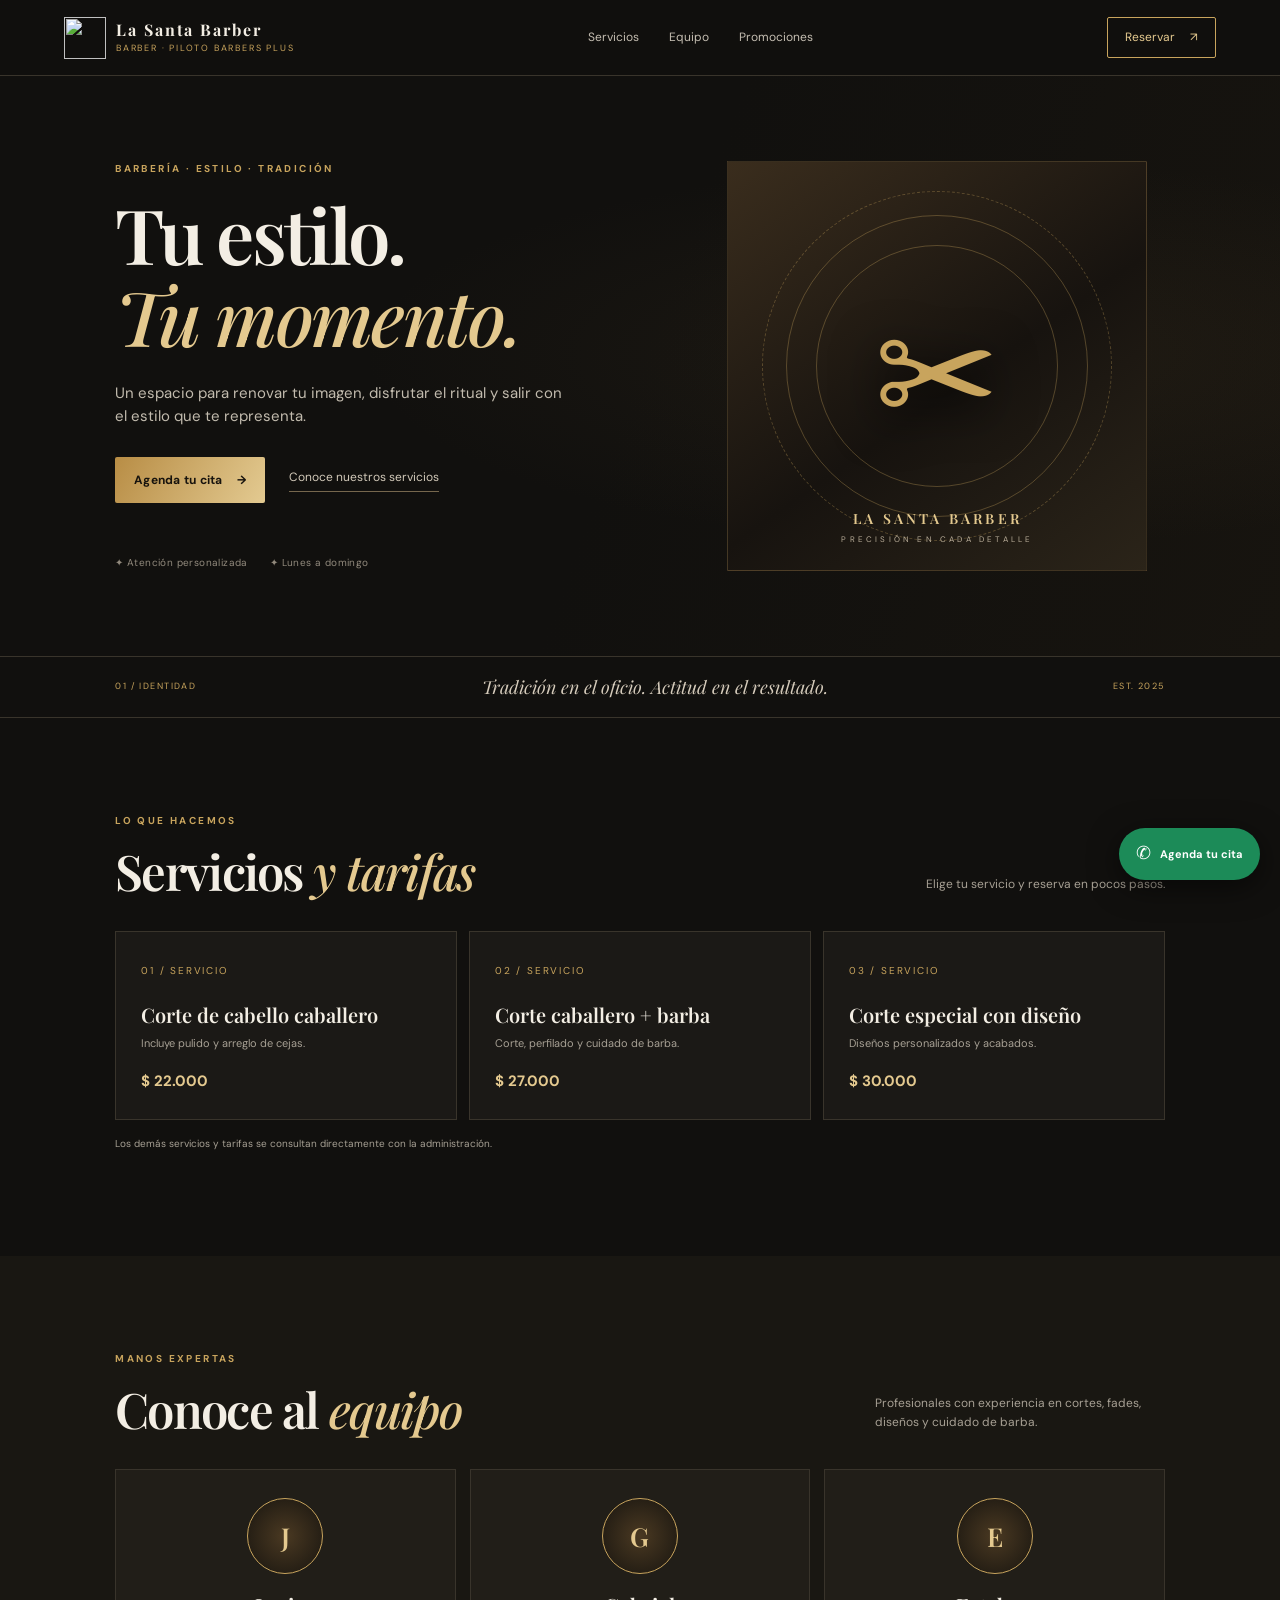
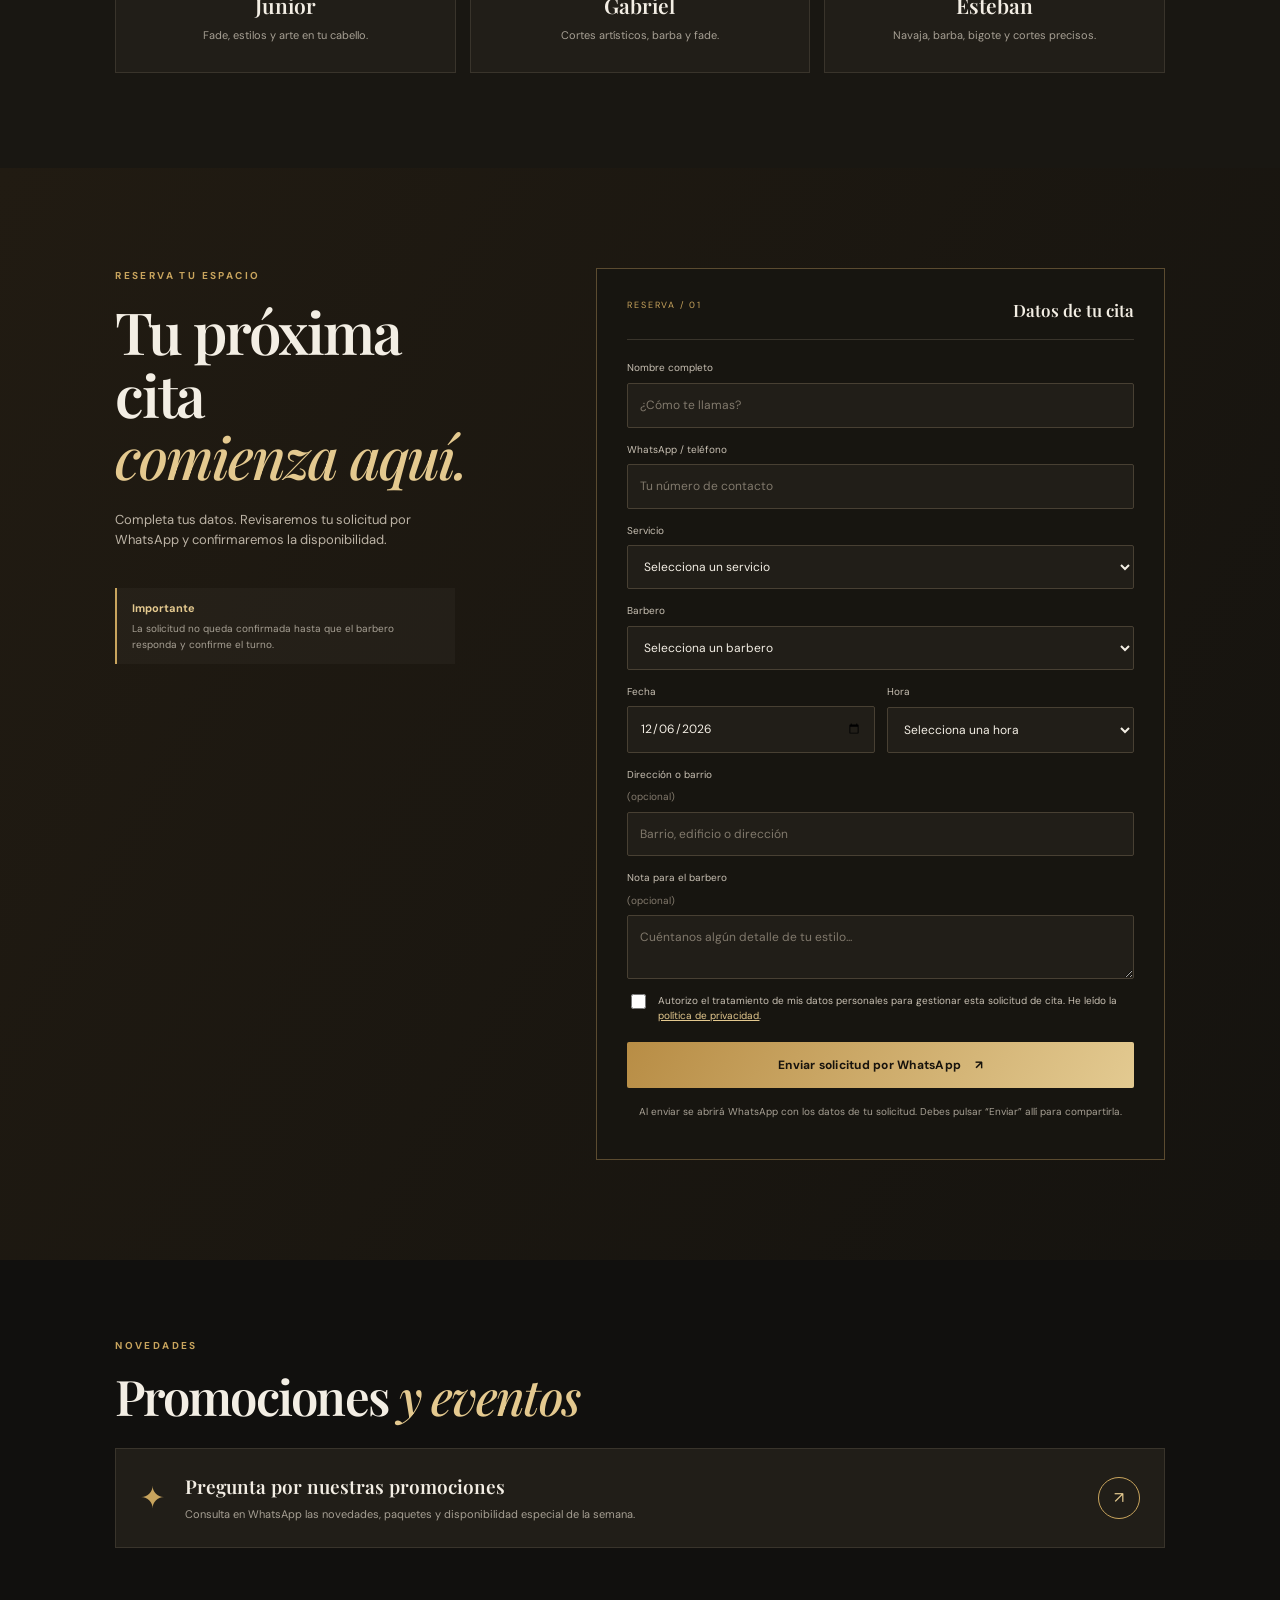
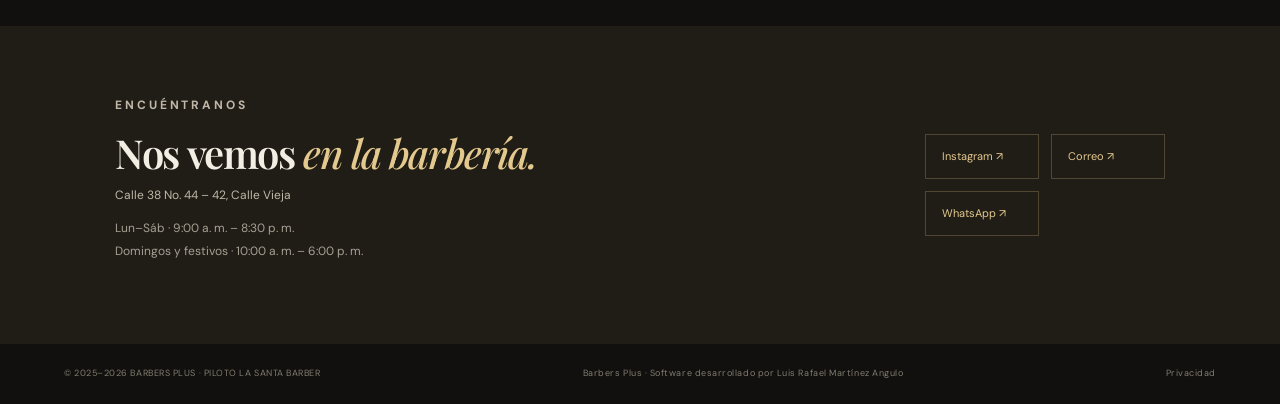
==== commit 039ad31b: "Prueba Versión 8" ====
--- a/index.html
+++ b/index.html
@@ -4,25 +4,21 @@
 <meta charset="utf-8">
 <meta name="viewport" content="width=device-width, initial-scale=1, viewport-fit=cover">
 <meta name="theme-color" content="#11100e">
-<meta name="description" content="La Santa Barber — estilo, precisión y reservas por WhatsApp.">
-<title>La Santa Barber | Agenda tu cita</title>
+<meta name="description" content="Barbers Plus: agenda digital para barberías. Piloto operado en La Santa Barber.">
+<title>Barbers Plus | Agenda de La Santa Barber</title>
 <link rel="manifest" href="./manifest.webmanifest">
 <link rel="icon" href="./assets/icon.svg" type="image/svg+xml">
-<link rel="apple-touch-icon" href="./assets/icon-192.png">
-<meta name="mobile-web-app-capable" content="yes">
-<meta name="apple-mobile-web-app-capable" content="yes">
-<meta name="apple-mobile-web-app-status-bar-style" content="black-translucent">
+<link rel="apple-touch-icon" href="./assets/icon.svg">
 <link rel="stylesheet" href="./styles.css">
 </head>
 <body>
 <header class="topbar">
   <a class="brand" href="#inicio" aria-label="La Santa Barber, inicio">
     <img src="./assets/icon.svg" alt="" class="brand-mark">
-    <span><b id="shopTitle">LA SANTA</b><small>BARBER · EST. 2025</small></span>
+    <span><b id="shopTitle">LA SANTA</b><small>BARBER · PILOTO BARBERS PLUS</small></span>
   </a>
-  <button class="menu-toggle" id="menuToggle" type="button" aria-label="Abrir menú" aria-controls="primaryNav" aria-expanded="false"><span></span><span></span><span></span></button>
-  <nav id="primaryNav"><a href="#servicios">Servicios</a><a href="#equipo">Equipo</a><a href="#promos">Promociones</a><a href="#contacto">Contacto</a></nav>
-  <div class="header-actions"><button class="install-app" id="installApp" type="button" aria-label="Instalar La Santa Barber">＋ Instalar</button><a class="top-cta" href="#reservar">Reservar <span>↗</span></a></div>
+  <nav><a href="#servicios">Servicios</a><a href="#equipo">Equipo</a><a href="#promos">Promociones</a></nav>
+  <a class="top-cta" href="#reservar">Reservar <span>↗</span></a>
 </header>
 
 <main id="inicio">
@@ -54,8 +50,8 @@
 </section>
 
 <section class="booking-section" id="reservar">
-  <div class="booking-intro"><p class="eyebrow">RESERVA TU ESPACIO</p><h2>Tu próxima cita<br><em>comienza aquí.</em></h2><p>Completa tus datos. Enviaremos tu solicitud al barbero por WhatsApp para revisar y confirmar la disponibilidad.</p>
-    <div class="booking-note"><b>Importante</b><span>Los horarios son orientativos. La cita solo queda confirmada cuando el barbero responde por WhatsApp. Esta versión no consulta una agenda central en tiempo real.</span></div>
+  <div class="booking-intro"><p class="eyebrow">RESERVA TU ESPACIO</p><h2>Tu próxima cita<br><em>comienza aquí.</em></h2><p>Completa tus datos. Revisaremos tu solicitud por WhatsApp y confirmaremos la disponibilidad.</p>
+    <div class="booking-note"><b>Importante</b><span>La solicitud no queda confirmada hasta que el barbero responda y confirme el turno.</span></div>
   </div>
   <form id="bookingForm" class="booking-form">
     <div class="form-title"><span>RESERVA / 01</span><b>Datos de tu cita</b></div>
@@ -75,35 +71,33 @@
 
 <section class="promo-section" id="promos"><p class="eyebrow">NOVEDADES</p><h2>Promociones <em>y eventos</em></h2><div class="promo-card"><span class="promo-star">✦</span><div><b>Pregunta por nuestras promociones</b><p>Consulta en WhatsApp las novedades, paquetes y disponibilidad especial de la semana.</p></div><a id="promoWhatsapp" class="round-arrow" href="#" target="_blank" rel="noopener" aria-label="Consultar promociones">↗</a></div></section>
 
-<section class="contact-section" id="contacto"><div><p class="eyebrow">ENCUÉNTRANOS</p><h2>Nos vemos <em>en la barbería.</em></h2><p><a class="address-link" href="https://www.google.com/maps/search/?api=1&query=Calle+38+No.+44-42+Calle+Vieja" target="_blank" rel="noopener noreferrer">Calle 38 No. 44 – 42, Calle Vieja ↗</a></p><p class="hours">Lun–Sáb · 9:00 a. m. – 8:30 p. m.<br>Domingos y festivos · 10:00 a. m. – 6:00 p. m.</p></div>
-<div class="socials"><a id="instagramLink" href="https://www.instagram.com/la_santa.barber_/" target="_blank" rel="noopener">Instagram ↗</a><a id="facebookLink" href="#" target="_blank" rel="noopener">Facebook ↗</a><a id="ownerEmailLink" href="mailto:neiker_2532@icloud.com">Correo ↗</a><a id="mainWhatsapp" href="#" target="_blank" rel="noopener">WhatsApp ↗</a></div></section>
+<section class="contact-section"><div><p class="eyebrow">ENCUÉNTRANOS</p><h2>Nos vemos <em>en la barbería.</em></h2><p>Calle 38 No. 44 – 42, Calle Vieja</p><p class="hours">Lun–Sáb · 9:00 a. m. – 8:30 p. m.<br>Domingos y festivos · 10:00 a. m. – 6:00 p. m.</p></div>
+<div class="socials"><a id="instagramLink" href="https://www.instagram.com/la_santa.barber_/" target="_blank" rel="noopener">Instagram ↗</a><a id="facebookLink" href="#" target="_blank" rel="noopener">Facebook ↗</a><a href="mailto:barbers_shop_plus@outlook.com">Correo ↗</a><a id="mainWhatsapp" href="#" target="_blank" rel="noopener">WhatsApp ↗</a></div></section>
 </main>
 
-<footer><span>© 2026 LA SANTA BARBER</span><span>Software y plataforma: Luis Rafael Martínez Angulo</span><a href="mailto:barbers_shop_plus@outlook.com">Contacto del propietario</a><a href="./privacidad.html">Privacidad</a><span>Derechos reservados. Todos los derechos de propiedad intelectual reservados.</span></footer>
+<footer><span>© 2025–2026 BARBERS PLUS · PILOTO LA SANTA BARBER</span><span>Barbers Plus · Software desarrollado por Luis Rafael Martínez Angulo</span><a href="./privacidad.html">Privacidad</a></footer>
 
-<div class="connection-status" id="connectionStatus" role="status" aria-live="polite">Comprobando conexión…</div>
 <a class="floating-wa" id="floatingWhatsapp" href="#" target="_blank" rel="noopener" aria-label="Contactar por WhatsApp"><span>✆</span><b>Agenda tu cita</b></a>
 
 <!-- El panel no aparece en la navegación pública. Entrar mediante #admin y PIN local de demostración.
      Para uso multiusuario/producción, reemplazar por autenticación en backend. -->
 <section id="adminGate" class="admin-gate hidden">
- <div class="admin-box"><button class="close-admin" id="closeAdmin" aria-label="Cerrar">×</button><p class="eyebrow">ACCESO RESTRINGIDO</p><h2>Panel del <em>propietario</em></h2><p>Ingresa el PIN de administración de este dispositivo.</p>
+ <div class="admin-box"><button class="close-admin" id="closeAdmin" aria-label="Cerrar">×</button><p class="eyebrow">ACCESO RESTRINGIDO</p><h2>Panel de <em>gestión</em></h2><p>Ingresa el PIN de administración de este dispositivo.</p>
  <form id="pinForm"><label>PIN<input id="adminPin" type="password" inputmode="numeric" autocomplete="current-password" required placeholder="PIN de 4 o más dígitos"></label><button class="btn gold" type="submit">Entrar al panel</button><p id="pinError" class="error"></p></form></div>
 </section>
 
 <section id="adminPanel" class="admin-panel hidden">
- <div class="admin-head"><div><p class="eyebrow">GESTIÓN LOCAL</p><h2>Panel del <em>propietario</em></h2></div><button id="adminLogout" class="btn dark">Salir</button></div>
- <div class="admin-warning">Este panel es una agenda auxiliar local: guarda registros solo en este navegador. El PIN de demostración no es una barrera de seguridad real. No existe sincronización automática entre dispositivos ni agenda central compartida.</div>
+ <div class="admin-head"><div><p class="eyebrow">GESTIÓN LOCAL</p><h2>Panel de <em>gestión</em></h2></div><button id="adminLogout" class="btn dark">Salir</button></div>
+ <div class="admin-warning"><b>Modo piloto local:</b> las citas y cambios se guardan únicamente en este navegador. No hay todavía sincronización entre teléfonos ni aislamiento multiempresa en servidor. No uses datos sensibles ni consideres este modo como SaaS de producción.</div>
  <div class="admin-toolbar"><input type="date" id="adminDate"><button id="exportCsv" class="btn outline">Exportar CSV</button><button id="changePin" class="btn outline">Cambiar PIN</button></div>
  <div id="adminStats" class="admin-stats"></div>
  <div class="admin-filters"><button data-filter="all" class="active">Todas</button><button data-filter="pendiente">Pendientes</button><button data-filter="confirmada">Confirmadas</button><button data-filter="cancelada">Canceladas</button><button data-filter="completada">Completadas</button></div>
  <div id="adminBookings" class="admin-bookings"></div>
+ <h3 class="module-heading">Configuración operativa del negocio</h3><div id="managementModules"></div>
  <div class="admin-bottom"><button id="addManual" class="btn gold">＋ Registrar cita recibida por WhatsApp</button><button id="clearCancelled" class="btn outline">Eliminar canceladas de este dispositivo</button></div>
 </section>
 
-<dialog id="manualDialog"><form method="dialog" id="manualForm" class="dialog-card"><button class="close-dialog" id="closeManual" type="button" aria-label="Cerrar">×</button><p class="eyebrow">AGENDA DEL NEGOCIO</p><h3>Registrar una cita</h3><label>Cliente<input id="mName" required></label><label>Teléfono<input id="mPhone" required></label><label>Servicio<select id="mService"></select></label><label>Barbero<select id="mBarber"></select></label><div class="form-row"><label>Fecha<input id="mDate" type="date" required></label><label>Hora<input id="mTime" type="time" required></label></div><button id="saveManual" class="btn gold" value="default">Guardar cita local</button></form></dialog>
+<dialog id="manualDialog"><form method="dialog" id="manualForm" class="dialog-card"><button class="close-dialog" value="cancel" aria-label="Cerrar">×</button><p class="eyebrow">AGENDA DEL NEGOCIO</p><h3>Registrar una cita</h3><label>Cliente<input id="mName" required></label><label>Teléfono<input id="mPhone" required></label><label>Servicio<select id="mService"></select></label><label>Barbero<select id="mBarber"></select></label><div class="form-row"><label>Fecha<input id="mDate" type="date" required></label><label>Hora<input id="mTime" type="time" required></label></div><button id="saveManual" class="btn gold" value="default">Guardar cita local</button></form></dialog>
 
-<div class="update-notice hidden" id="updateNotice" role="status"><span>Hay una actualización disponible.</span><button id="updateApp" type="button">Actualizar ahora</button></div>
-<dialog id="installDialog" class="install-dialog"><div class="dialog-card"><button class="close-dialog" id="closeInstall" type="button" aria-label="Cerrar">×</button><p class="eyebrow">LA SANTA BARBER</p><h3>Instala nuestra aplicación</h3><p>En iPhone: pulsa Compartir y elige “Agregar a pantalla de inicio”. En Android o computador: abre el menú del navegador y selecciona “Instalar aplicación” o “Agregar a pantalla de inicio”, si está disponible.</p></div></dialog>
 <script src="./app.js" defer></script>
 </body></html>
--- a/styles.css
+++ b/styles.css
@@ -1,38 +1,7 @@
-:root{--bg:#11100e;--panel:#1b1916;--panel2:#211f1a;--gold:#c8a45d;--gold2:#e4c98f;--cream:#f3eee4;--muted:#a7a094;--line:#39342b;--red:#d66b62;--green:#7fa58a;--serif:'Iowan Old Style','Baskerville',Georgia,serif;--sans:'Aptos','Segoe UI',Arial,sans-serif}
+@import url('https://fonts.googleapis.com/css2?family=DM+Sans:wght@400;500;600;700&family=Playfair+Display:ital,wght@0,500;0,600;0,700;1,500;1,600&display=swap');
+:root{--bg:#11100e;--panel:#1b1916;--panel2:#211f1a;--gold:#c8a45d;--gold2:#e4c98f;--cream:#f3eee4;--muted:#a7a094;--line:#39342b;--red:#d66b62;--green:#7fa58a;--serif:'Playfair Display',Georgia,serif;--sans:'DM Sans',Arial,sans-serif}
 *{box-sizing:border-box}html{scroll-behavior:smooth;scroll-padding-top:90px}body{margin:0;background:var(--bg);color:var(--cream);font-family:var(--sans);line-height:1.55}a{color:inherit;text-decoration:none}button,input,select,textarea{font:inherit}button,a{touch-action:manipulation}.topbar{height:76px;position:sticky;top:0;z-index:10;background:#11100eeb;backdrop-filter:blur(14px);border-bottom:1px solid var(--line);display:flex;align-items:center;justify-content:space-between;padding:0 clamp(18px,5vw,76px)}.brand{display:flex;align-items:center;gap:10px}.brand-mark{width:42px;height:42px}.brand span{display:grid;line-height:1.1}.brand b{font-family:var(--serif);letter-spacing:.12em;font-size:16px}.brand small{font-size:9px;letter-spacing:.2em;color:var(--gold);margin-top:5px}.topbar nav{display:flex;gap:30px;color:#c5beb2;font-size:12px}.topbar nav a:hover,.text-link:hover{color:var(--gold2)}.top-cta{border:1px solid var(--gold);padding:10px 17px;border-radius:2px;font-size:12px;color:var(--gold2)}.top-cta span{margin-left:12px}.hero{min-height:580px;display:grid;grid-template-columns:1fr .9fr;align-items:center;padding:70px clamp(22px,9vw,140px);gap:7vw;background:radial-gradient(ellipse at 78% 48%,#4b3b2433,transparent 45%),linear-gradient(110deg,#11100e 50%,#17140f)}.eyebrow{font-size:10px;letter-spacing:.24em;color:var(--gold);font-weight:700;margin:0 0 16px}.hero h1,.section h2,.team-section h2,.booking-section h2,.promo-section h2,.contact-section h2,.admin-head h2{font:600 clamp(42px,6vw,76px)/1.08 var(--serif);letter-spacing:-.035em;margin:0}.hero h1 em,h2 em{color:var(--gold2);font-weight:500}.lead{max-width:460px;color:#c2bbae;font-size:15px;margin:25px 0 28px}.hero-actions{display:flex;align-items:center;gap:24px;flex-wrap:wrap}.btn{border:0;cursor:pointer;display:inline-flex;justify-content:center;align-items:center;gap:14px;padding:14px 19px;font-weight:700;font-size:12px;letter-spacing:.02em;border-radius:2px}.gold{background:linear-gradient(120deg,#b88d45,#e3ca91);color:#17130d}.gold:hover{filter:brightness(1.08)}.text-link{font-size:12px;color:#d2c9b9;border-bottom:1px solid #76674d;padding-bottom:4px}.hero-meta{display:flex;gap:22px;margin-top:52px;color:#928a7d;font-size:10px;letter-spacing:.04em}.hero-art{height:410px;max-width:420px;width:100%;justify-self:center;position:relative;border:1px solid #8b704344;background:linear-gradient(145deg,#3a2d1d,#17130f 55%,#2b2419);display:grid;place-items:center;overflow:hidden}.hero-art:before,.hero-art:after{content:"";position:absolute;border:1px solid #c8a45d55;border-radius:50%;width:300px;height:300px}.hero-art:after{width:240px;height:240px}.art-ring{position:absolute;width:350px;height:350px;border:1px dashed #c8a45d55;border-radius:50%;animation:spin 45s linear infinite}.art-chair{font-size:150px;color:#c8a45d;filter:drop-shadow(0 12px 25px #000);z-index:1;font-family:var(--serif)}.art-caption{position:absolute;bottom:25px;display:grid;text-align:center;z-index:2;letter-spacing:.2em}.art-caption b{font:600 14px var(--serif);color:var(--gold2)}.art-caption small{font-size:8px;color:#b9ad99;margin-top:5px}@keyframes spin{to{transform:rotate(360deg)}}.intro-strip{border-block:1px solid var(--line);display:flex;justify-content:space-between;align-items:center;padding:18px clamp(22px,9vw,140px);color:var(--gold);font-size:9px;letter-spacing:.16em}.intro-strip p{font:italic 18px var(--serif);letter-spacing:0;color:#d5cbbb;margin:0}.section,.team-section,.promo-section{padding:95px clamp(22px,9vw,140px)}.section-head{display:flex;align-items:end;justify-content:space-between;gap:30px;margin-bottom:34px}.section-head h2,.team-section h2,.promo-section h2,.contact-section h2{font-size:clamp(34px,4vw,49px)}.section-head>p{max-width:290px;color:var(--muted);font-size:12px;margin:0 0 4px}.services-grid{display:grid;grid-template-columns:repeat(3,1fr);gap:12px}.service-card{background:var(--panel);border:1px solid var(--line);padding:25px;min-height:170px;position:relative}.service-number{font-size:10px;color:var(--gold);letter-spacing:.18em}.service-card h3{font:600 20px var(--serif);margin:19px 0 7px}.service-card p{font-size:11px;color:var(--muted);margin:0;max-width:230px}.service-price{display:block;color:var(--gold2);font-weight:700;margin-top:18px;font-size:15px}.fineprint,.micro{color:var(--muted);font-size:10px;margin-top:16px}.team-section{background:#191712}.barbers-grid{display:grid;grid-template-columns:repeat(3,1fr);gap:14px}.barber-card{border:1px solid var(--line);padding:28px;text-align:center;background:#211e18}.avatar{width:76px;height:76px;border-radius:50%;margin:0 auto 17px;border:1px solid var(--gold);display:grid;place-items:center;color:var(--gold2);font:600 26px var(--serif);background:radial-gradient(circle,#4a3922,#17140f)}.barber-card h3{font:600 21px var(--serif);margin:0}.barber-card p{color:var(--muted);font-size:11px;margin:8px 0 0}.booking-section{padding:100px clamp(22px,9vw,140px);display:grid;grid-template-columns:.8fr 1.2fr;gap:8vw;background:linear-gradient(120deg,#211b12,#15130f)}.booking-intro h2{font-size:clamp(38px,5vw,58px)}.booking-intro>p:not(.eyebrow){color:#bcb3a5;font-size:13px;max-width:350px;margin-top:22px}.booking-note{border-left:2px solid var(--gold);padding:12px 15px;margin-top:38px;display:grid;gap:4px;max-width:340px;background:#ffffff08}.booking-note b{color:var(--gold2);font-size:11px}.booking-note span{font-size:10px;color:var(--muted)}.booking-form{background:#171510;border:1px solid #5b4b30;padding:30px;max-width:600px;width:100%;justify-self:end}.form-title{display:flex;justify-content:space-between;border-bottom:1px solid var(--line);padding-bottom:18px;margin-bottom:20px}.form-title span{color:var(--gold);font-size:9px;letter-spacing:.2em}.form-title b{font:600 17px var(--serif)}label{display:grid;gap:7px;font-size:10px;color:#c8c0b3;margin:0 0 14px}input,select,textarea{width:100%;background:#211e18;border:1px solid #484033;color:var(--cream);padding:12px;border-radius:2px;outline:none;font-size:12px;min-width:0}input:focus,select:focus,textarea:focus{border-color:var(--gold)}input::placeholder,textarea::placeholder{color:#81796c}.form-row{display:grid;grid-template-columns:1fr 1fr;gap:12px}.optional{color:#82796c}.consent{display:flex;align-items:flex-start;gap:9px;line-height:1.5;margin:14px 0}.consent input{width:15px;height:15px;margin-top:1px;accent-color:var(--gold);flex:0 0 auto}.consent a{color:var(--gold2);text-decoration:underline}.submit{width:100%;margin-top:5px}.micro{text-align:center;line-height:1.5}.feedback{font-size:11px;margin-top:10px;color:var(--gold2)}.promo-section{padding-block:78px}.promo-card{display:flex;align-items:center;gap:20px;padding:24px;background:#211e18;border:1px solid var(--line);margin-top:25px}.promo-star{font-size:30px;color:var(--gold)}.promo-card b{font:600 19px var(--serif)}.promo-card p{font-size:11px;color:var(--muted);margin:5px 0 0}.round-arrow{margin-left:auto;width:42px;height:42px;border:1px solid var(--gold);border-radius:50%;display:grid;place-items:center;color:var(--gold2)}.contact-section{padding:70px clamp(22px,9vw,140px);background:#201d17;display:flex;justify-content:space-between;gap:35px;align-items:center}.contact-section h2{font-size:40px}.contact-section p{color:#c0b7a8;font-size:12px}.contact-section .hours{color:var(--muted);line-height:1.9}.socials{display:grid;grid-template-columns:1fr 1fr;gap:12px;min-width:240px}.socials a{padding:13px 16px;border:1px solid #514633;color:var(--gold2);font-size:11px}footer{padding:23px clamp(22px,5vw,76px);display:flex;gap:20px;justify-content:space-between;flex-wrap:wrap;color:#837c70;font-size:9px;letter-spacing:.06em}.owner-entry{opacity:.35}.floating-wa{position:fixed;right:20px;bottom:20px;z-index:9;display:flex;align-items:center;gap:9px;padding:12px 17px;border-radius:50px;background:#1c8b58;color:white;box-shadow:0 7px 30px #0008;font-size:11px}.floating-wa span{font-size:18px}.hidden{display:none!important}
 .admin-gate{position:fixed;inset:0;background:#000d;z-index:30;display:grid;place-items:center;padding:20px}.admin-box{background:#1c1914;border:1px solid var(--gold);padding:32px;max-width:390px;width:100%;position:relative}.admin-box h2{font:600 30px var(--serif);margin-bottom:10px}.admin-box>p:not(.eyebrow){color:var(--muted);font-size:12px}.admin-box form{margin-top:20px}.close-admin,.close-dialog{position:absolute;right:12px;top:8px;border:0;background:none;color:var(--gold2);font-size:27px;cursor:pointer}.error{color:var(--red);font-size:11px}.admin-panel{max-width:1100px;margin:35px auto;padding:20px}.admin-head{display:flex;justify-content:space-between;align-items:center}.admin-head h2{font-size:40px}.dark{background:#302b22;color:var(--cream)}.admin-warning{background:#3a2c17;border:1px solid #826332;color:#e4cb9c;padding:13px;margin:20px 0;font-size:11px}.admin-toolbar{display:flex;gap:10px;align-items:center;flex-wrap:wrap}.admin-toolbar input{max-width:190px}.outline{background:transparent;border:1px solid var(--gold);color:var(--gold2)}.admin-stats{display:grid;grid-template-columns:repeat(3,1fr);gap:10px;margin:15px 0}.stat{background:var(--panel);border:1px solid var(--line);padding:17px}.stat b{display:block;color:var(--gold2);font:600 24px var(--serif)}.stat span{font-size:10px;color:var(--muted)}.admin-filters{display:flex;gap:7px;flex-wrap:wrap;margin:20px 0}.admin-filters button{background:#211e18;border:1px solid var(--line);color:#c9c0b1;padding:8px 12px;font-size:10px;cursor:pointer}.admin-filters button.active{border-color:var(--gold);color:var(--gold2)}.booking-row{background:var(--panel);border:1px solid var(--line);padding:16px;margin-bottom:9px;display:grid;grid-template-columns:1.2fr 1fr auto;gap:12px;align-items:center}.booking-row h4{margin:0;font:600 17px var(--serif)}.booking-row p{margin:3px 0;color:var(--muted);font-size:10px}.status{font-size:9px;text-transform:uppercase;letter-spacing:.1em;color:var(--gold2)}.row-actions{display:flex;gap:6px;flex-wrap:wrap}.row-actions button{border:1px solid var(--line);background:#29251e;color:var(--cream);padding:7px 9px;font-size:9px;cursor:pointer}.row-actions button[data-action=cancel]{color:#ef9388}.admin-bottom{display:flex;gap:10px;flex-wrap:wrap;margin:22px 0}.admin-bottom .btn{width:auto}.admin-bottom .outline{border-color:#655c4d}.empty{padding:28px;text-align:center;border:1px dashed var(--line);color:var(--muted);font-size:12px}dialog{background:transparent;border:0;margin:auto;max-width:430px;width:calc(100% - 30px)}dialog::backdrop{background:#000c}.dialog-card{position:relative;background:#1b1915;border:1px solid var(--gold);padding:28px}.dialog-card h3{font:600 25px var(--serif);margin:0 0 20px}.dialog-card .btn{width:100%}
 @media(max-width:760px){.topbar{height:66px;padding:0 16px}.topbar nav{display:none}.brand-mark{width:36px;height:36px}.hero{grid-template-columns:1fr;padding:65px 23px 40px;gap:35px}.hero h1{font-size:54px}.hero-art{height:270px;max-width:100%}.art-chair{font-size:105px}.art-ring{width:240px;height:240px}.hero-meta{margin-top:30px;flex-wrap:wrap}.intro-strip{padding:15px 20px}.intro-strip p{font-size:14px}.section,.team-section,.promo-section{padding:65px 20px}.section-head{display:block}.section-head>p{margin-top:12px}.services-grid{grid-template-columns:1fr}.service-card{min-height:0;padding:20px}.service-card h3{margin-top:12px}.barbers-grid{grid-template-columns:1fr}.barber-card{display:flex;align-items:center;text-align:left;gap:15px;padding:17px}.avatar{margin:0;width:58px;height:58px;flex:0 0 auto}.booking-section{grid-template-columns:1fr;padding:65px 18px;gap:25px}.booking-form{justify-self:stretch;padding:20px}.promo-section{padding-block:60px}.contact-section{padding:55px 20px;display:block}.socials{margin-top:25px;min-width:0}.contact-section h2{font-size:34px}footer{padding:22px;display:grid;grid-template-columns:1fr 1fr}.floating-wa{right:12px;bottom:12px}.booking-row{grid-template-columns:1fr}.admin-panel{padding:15px}.admin-head h2{font-size:31px}}@media(prefers-reduced-motion:reduce){*{scroll-behavior:auto!important;animation:none!important;transition:none!important}}
-
-/* V7 · navegación móvil, instalación PWA, estados y accesibilidad */
-:focus-visible{outline:2px solid var(--gold2);outline-offset:3px}
-button:disabled,input:disabled,select:disabled{opacity:.58;cursor:not-allowed}
-.header-actions{display:flex;align-items:center;gap:10px}
-.install-app{display:inline-flex;align-items:center;background:transparent;border:1px solid #6b5b3e;color:var(--gold2);padding:9px 12px;font-size:11px;cursor:pointer}
-.install-app.install-ready{display:inline-flex;align-items:center;gap:5px;background:#2c2418}
-.menu-toggle{display:none;background:transparent;border:1px solid var(--line);width:40px;height:38px;padding:8px;cursor:pointer}
-.menu-toggle span{display:block;height:2px;background:var(--gold2);margin:4px 0;border-radius:2px}
-.address-link{color:var(--gold2);text-decoration:underline;text-underline-offset:3px}
-.connection-status{position:fixed;left:18px;bottom:18px;z-index:8;padding:7px 10px;border-radius:30px;background:#1b1916d9;border:1px solid #39342b;color:#b8ad9a;font-size:9px;backdrop-filter:blur(8px)}
-.connection-status.offline{border-color:#9b6b42;color:#f0c28b}
-.update-notice{position:fixed;left:50%;bottom:20px;transform:translateX(-50%);z-index:50;display:flex;align-items:center;gap:14px;padding:12px 15px;background:#242016;border:1px solid var(--gold);box-shadow:0 12px 35px #0009;color:var(--cream);font-size:11px;max-width:calc(100% - 24px)}
-.update-notice button{border:0;background:var(--gold);color:#17130d;padding:8px 11px;font-weight:700;cursor:pointer;white-space:nowrap}
-.install-dialog .dialog-card p:not(.eyebrow){font-size:12px;color:var(--muted);line-height:1.7}
-.feedback.is-error{color:#f09b91}
-.service-card,.barber-card,.promo-card{transition:transform .2s ease,border-color .2s ease}
-.service-card:hover,.barber-card:hover{transform:translateY(-3px);border-color:#806b45}
-.btn:active,.top-cta:active,.round-arrow:active{transform:translateY(1px)}
-@media(max-width:760px){
-  .topbar{position:sticky;gap:10px}
-  .menu-toggle{display:block;order:3;flex:0 0 auto}
-  .topbar nav{display:none;position:absolute;top:66px;left:0;right:0;padding:12px 18px 18px;background:#11100eF7;border-bottom:1px solid var(--line);flex-direction:column;gap:0}
-  .topbar nav.is-open{display:flex}
-  .topbar nav a{padding:12px 4px;border-bottom:1px solid #39342b;font-size:13px}
-  .header-actions{margin-left:auto;gap:7px}
-  .top-cta{padding:9px 11px;font-size:11px}
-  .install-app.install-ready{font-size:10px;padding:8px}
-  .connection-status{left:10px;bottom:10px;max-width:55vw}
-  .floating-wa{bottom:10px;right:10px}
-  .update-notice{bottom:65px;width:calc(100% - 20px);justify-content:space-between}
-}
-@media(max-width:390px){.brand b{font-size:13px}.brand small{font-size:8px}.brand-mark{width:32px;height:32px}.top-cta{padding:8px}.install-app.install-ready{font-size:9px;padding:7px}}
-@media(prefers-reduced-motion:reduce){.service-card,.barber-card,.btn,.top-cta,.round-arrow{transition:none}}
+/* Barbers Plus pilot modules */
+.module-heading{font:600 25px var(--serif);margin:32px 0 14px;color:var(--gold2)}.management-grid{display:grid;grid-template-columns:1fr 1fr;gap:14px}.management-card{background:var(--panel);border:1px solid var(--line);padding:18px;margin:12px 0}.management-card h3{font:600 20px var(--serif);margin:0 0 14px}.mini-form{display:grid;grid-template-columns:1fr 1fr;gap:8px}.mini-form input{min-width:0}.mini-form button{grid-column:1/-1}.management-card ul{list-style:none;padding:0;margin:14px 0 0}.management-card li{display:flex;justify-content:space-between;align-items:center;gap:10px;border-top:1px solid var(--line);padding:9px 0;color:#d6cebf;font-size:11px}.management-card li button{background:transparent;border:1px solid #72554a;color:#efaaa0;padding:5px 8px;font-size:10px}.backup-card{display:flex;align-items:center;gap:14px;flex-wrap:wrap}.backup-card h3{width:100%;margin-bottom:0}.backup-card p{color:var(--muted);font-size:11px;flex:1}.import-label{border:1px solid var(--gold);padding:10px;color:var(--gold2);font-size:11px;cursor:pointer}.import-label input{display:block;margin-top:6px;font-size:10px;max-width:210px}.admin-warning{line-height:1.6}.admin-warning b{color:#ffe0a1}@media(max-width:760px){.management-grid{grid-template-columns:1fr}.mini-form{grid-template-columns:1fr}.backup-card{display:grid}.backup-card p{margin:0}}
